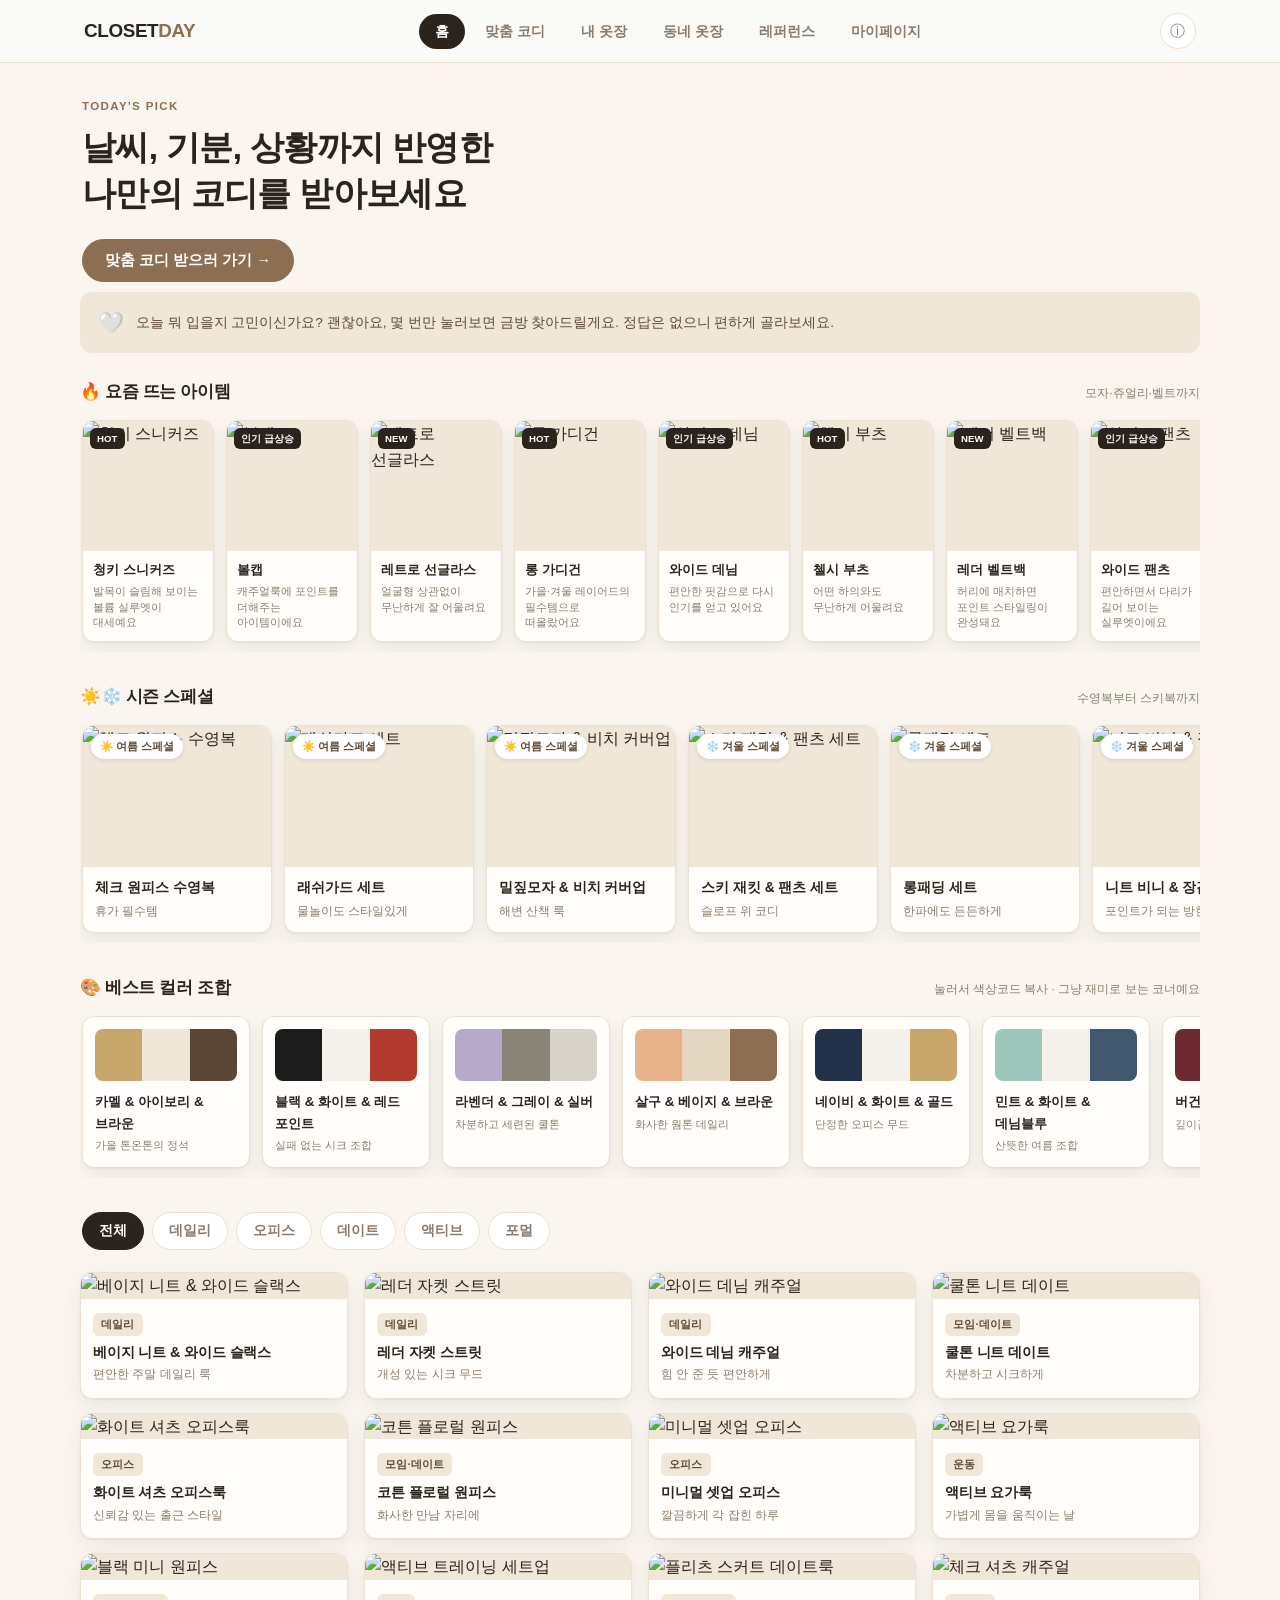
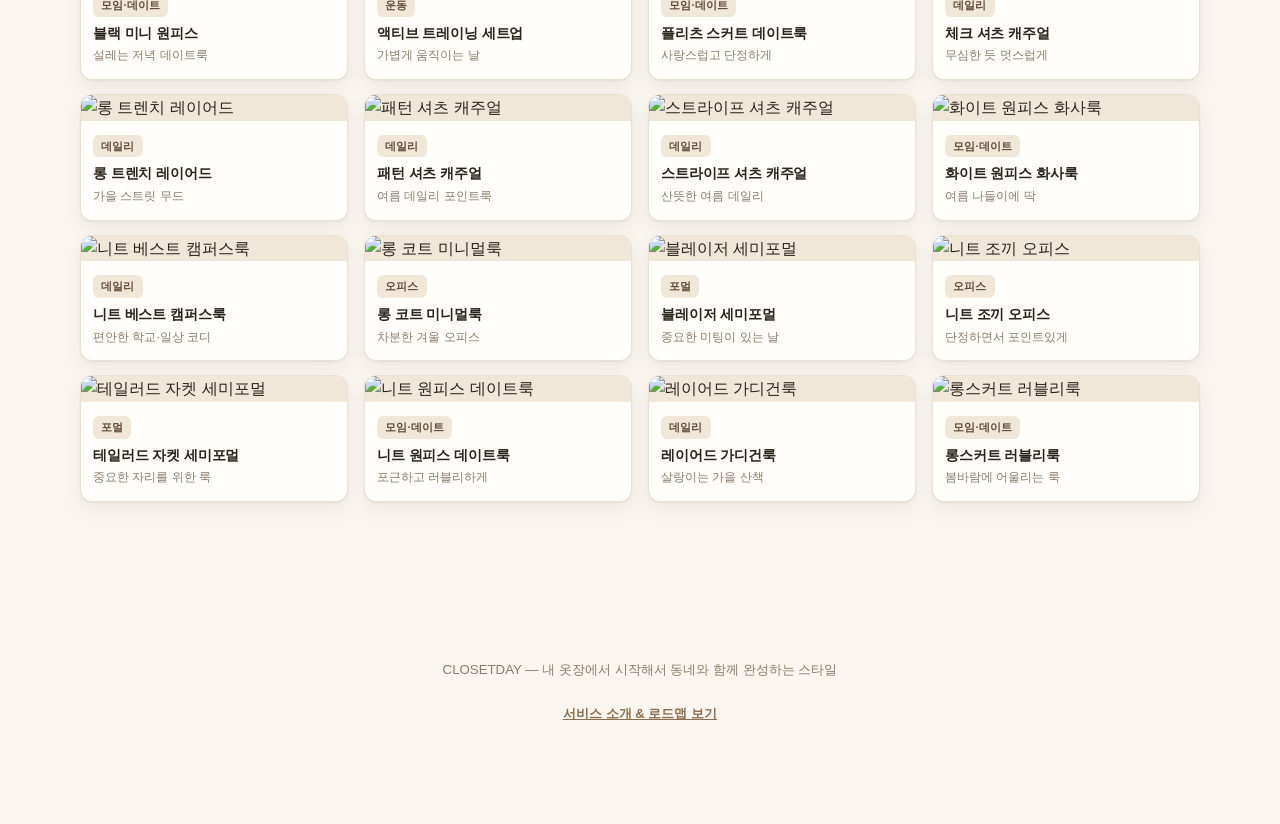
==== closet.html @ 2c0b35ba "Initial deploy: CLOSETDAY (Supabase-backed closet/coordi/market app) + LOOKCODI" ====
<!DOCTYPE html>
<html lang="ko">
<head>
<meta charset="UTF-8">
<meta name="viewport" content="width=device-width, initial-scale=1.0">
<title>CLOSETDAY 클로젯데이 | 날씨·기분·퍼스널컬러로 완성하는 오늘의 코디</title>
<meta name="description" content="내 옷을 등록해 디지털 옷장을 만들고, 날씨·상황·계절·기분·퍼스널컬러에 맞는 코디를 추천받고, 동네 이웃과 옷을 나누는 스타일 플랫폼">
<link rel="preconnect" href="https://fonts.googleapis.com">
<link rel="stylesheet" as="style" crossorigin href="https://cdn.jsdelivr.net/gh/orioncactus/pretendard@v1.3.9/dist/web/static/pretendard.css">
<link rel="stylesheet" href="closet-style.css">
</head>
<body>

<header class="app-header">
  <div class="app-header-inner">
    <a href="#" class="brand" data-nav="home">CLOSET<span class="brand-accent">DAY</span></a>
    <nav class="top-nav" id="top-nav">
      <button type="button" class="top-nav-link is-active" data-view="home">홈</button>
      <button type="button" class="top-nav-link" data-view="styling">맞춤 코디</button>
      <button type="button" class="top-nav-link" data-view="closet">내 옷장</button>
      <button type="button" class="top-nav-link" data-view="market">동네 옷장</button>
      <button type="button" class="top-nav-link" data-view="reference">레퍼런스</button>
      <button type="button" class="top-nav-link" data-view="mypage">마이페이지</button>
    </nav>
    <button type="button" id="about-open-btn" class="icon-btn" aria-label="서비스 소개">ⓘ</button>
  </div>
</header>

<p id="connection-status" class="connection-status" hidden></p>

<main class="app-main">

  <!-- ===================== HOME (trend feed) ===================== -->
  <section id="view-home" class="view is-active">
    <div class="home-hero">
      <p class="home-hero-kicker">Today's pick</p>
      <h1>날씨, 기분, 상황까지 반영한<br>나만의 코디를 받아보세요</h1>
      <button type="button" class="btn btn-primary btn-cta" data-nav="styling">맞춤 코디 받으러 가기 →</button>
    </div>

    <div class="reassure-banner">
      <span class="rb-emoji">🤍</span>
      <span>오늘 뭐 입을지 고민이신가요? 괜찮아요, 몇 번만 눌러보면 금방 찾아드릴게요. 정답은 없으니 편하게 골라보세요.</span>
    </div>

    <div class="trending-strip-wrap">
      <div class="trending-strip-head">
        <h3>🔥 요즘 뜨는 아이템</h3>
        <span>모자·쥬얼리·벨트까지</span>
      </div>
      <div class="trending-strip" id="trending-strip"></div>
    </div>

    <div class="seasonal-strip-wrap">
      <div class="seasonal-strip-head">
        <h3>☀️❄️ 시즌 스페셜</h3>
        <span>수영복부터 스키복까지</span>
      </div>
      <div class="seasonal-strip" id="seasonal-strip"></div>
    </div>

    <div class="palette-strip-wrap">
      <div class="palette-strip-head">
        <h3>🎨 베스트 컬러 조합</h3>
        <span>눌러서 색상코드 복사 · 그냥 재미로 보는 코너예요</span>
      </div>
      <div class="palette-strip" id="palette-strip"></div>
    </div>

    <div class="trend-filter-row" id="trend-filter-row">
      <button type="button" class="filter-chip is-active" data-tpo="전체">전체</button>
      <button type="button" class="filter-chip" data-tpo="데일리">데일리</button>
      <button type="button" class="filter-chip" data-tpo="오피스">오피스</button>
      <button type="button" class="filter-chip" data-tpo="모임·데이트">데이트</button>
      <button type="button" class="filter-chip" data-tpo="운동">액티브</button>
      <button type="button" class="filter-chip" data-tpo="포멀">포멀</button>
    </div>

    <div class="trend-masonry" id="trend-masonry"></div>
  </section>

  <!-- ===================== STYLING (core feature) ===================== -->
  <section id="view-styling" class="view">
    <div class="styling-head">
      <h2>오늘, 나에게 맞는 코디는?</h2>
      <p class="section-desc">날씨·상황·계절·기분·퍼스널컬러까지 반영해서 추천해드려요.</p>
    </div>

    <div class="styling-wizard">
      <div class="wizard-block">
        <div class="wizard-block-head">
          <h3>📍 오늘의 날씨</h3>
          <button type="button" id="weather-auto-btn" class="btn btn-outline btn-small">실시간 날씨로 설정</button>
        </div>
        <p id="weather-status" class="weather-status"></p>
        <div class="chip-row">
          <input type="radio" name="wizard-season" id="wizard-spring" value="봄" checked>
          <label for="wizard-spring" class="chip">봄</label>
          <input type="radio" name="wizard-season" id="wizard-summer" value="여름">
          <label for="wizard-summer" class="chip">여름</label>
          <input type="radio" name="wizard-season" id="wizard-fall" value="가을">
          <label for="wizard-fall" class="chip">가을</label>
          <input type="radio" name="wizard-season" id="wizard-winter" value="겨울">
          <label for="wizard-winter" class="chip">겨울</label>
        </div>
      </div>

      <div class="wizard-block">
        <h3>🧭 오늘의 상황</h3>
        <div class="chip-row">
          <input type="radio" name="wizard-tpo" id="wizard-tpo-daily" value="데일리" checked>
          <label for="wizard-tpo-daily" class="chip">데일리</label>
          <input type="radio" name="wizard-tpo" id="wizard-tpo-office" value="오피스">
          <label for="wizard-tpo-office" class="chip">오피스</label>
          <input type="radio" name="wizard-tpo" id="wizard-tpo-date" value="모임·데이트">
          <label for="wizard-tpo-date" class="chip">모임·데이트</label>
          <input type="radio" name="wizard-tpo" id="wizard-tpo-active" value="운동">
          <label for="wizard-tpo-active" class="chip">운동</label>
          <input type="radio" name="wizard-tpo" id="wizard-tpo-formal" value="포멀">
          <label for="wizard-tpo-formal" class="chip">포멀</label>
        </div>
      </div>

      <div class="wizard-block">
        <h3>🌤️ 오늘의 기분</h3>
        <div class="chip-row">
          <input type="radio" name="wizard-mood" id="wizard-mood-comfy" value="편안하게" checked>
          <label for="wizard-mood-comfy" class="chip">편안하게</label>
          <input type="radio" name="wizard-mood" id="wizard-mood-confident" value="자신감있게">
          <label for="wizard-mood-confident" class="chip">자신감있게</label>
          <input type="radio" name="wizard-mood" id="wizard-mood-lovely" value="러블리하게">
          <label for="wizard-mood-lovely" class="chip">러블리하게</label>
          <input type="radio" name="wizard-mood" id="wizard-mood-chic" value="시크하게">
          <label for="wizard-mood-chic" class="chip">시크하게</label>
          <input type="radio" name="wizard-mood" id="wizard-mood-bright" value="화사하게">
          <label for="wizard-mood-bright" class="chip">화사하게</label>
        </div>
      </div>

      <div class="wizard-block">
        <h3>🎨 퍼스널 컬러 <span class="optional-tag">(선택)</span></h3>
        <div class="chip-row">
          <input type="radio" name="wizard-pc" id="wizard-pc-none" value="" checked>
          <label for="wizard-pc-none" class="chip">아직 몰라요</label>
          <input type="radio" name="wizard-pc" id="wizard-pc-spring" value="봄 웜톤">
          <label for="wizard-pc-spring" class="chip">봄 웜톤</label>
          <input type="radio" name="wizard-pc" id="wizard-pc-summer" value="여름 쿨톤">
          <label for="wizard-pc-summer" class="chip">여름 쿨톤</label>
          <input type="radio" name="wizard-pc" id="wizard-pc-fall" value="가을 웜톤">
          <label for="wizard-pc-fall" class="chip">가을 웜톤</label>
          <input type="radio" name="wizard-pc" id="wizard-pc-winter" value="겨울 쿨톤">
          <label for="wizard-pc-winter" class="chip">겨울 쿨톤</label>
        </div>
      </div>

      <button type="button" id="generate-outfit-btn" class="btn btn-primary btn-large btn-block">나만의 코디 추천받기</button>
    </div>

    <div id="outfit-result" class="outfit-result"></div>
  </section>

  <!-- ===================== CLOSET ===================== -->
  <section id="view-closet" class="view">
    <div class="section-head-row">
      <h2>내 옷장</h2>
      <p class="section-desc">사진을 올리면 배경을 지우고 정리해드려요. 태그를 자세히 달수록 맞춤 코디 추천이 정확해져요.</p>
    </div>

    <div class="closet-layout">
      <div class="upload-panel">
        <label for="closet-file-input" class="upload-dropzone" id="upload-dropzone">
          <span class="upload-icon">＋</span>
          <span class="upload-text">옷 사진 올리기</span>
          <span class="upload-subtext">클릭해서 사진을 선택하세요</span>
        </label>
        <input type="file" id="closet-file-input" accept="image/*" hidden>

        <div class="upload-preview-wrap" id="upload-preview-wrap" hidden>
          <div class="preview-canvases">
            <div class="preview-box">
              <p class="preview-label">원본</p>
              <canvas id="canvas-original"></canvas>
            </div>
            <div class="preview-box checker-bg">
              <p class="preview-label">배경 제거 결과</p>
              <canvas id="canvas-result"></canvas>
            </div>
          </div>

          <div class="tolerance-row">
            <label for="tolerance-slider">제거 민감도</label>
            <input type="range" id="tolerance-slider" min="10" max="120" value="45">
            <span id="tolerance-value">45</span>
          </div>
          <p class="tolerance-hint">배경이 단색(벽·바닥)일수록 결과가 깔끔해요.</p>

          <form id="closet-meta-form" class="meta-form">
            <fieldset class="chip-group" data-field="category">
              <legend>카테고리</legend>
              <div class="chip-row">
                <input type="radio" name="closet-category" id="cat-top" value="상의" checked>
                <label for="cat-top" class="chip">상의</label>
                <input type="radio" name="closet-category" id="cat-bottom" value="하의">
                <label for="cat-bottom" class="chip">하의</label>
                <input type="radio" name="closet-category" id="cat-outer" value="아우터">
                <label for="cat-outer" class="chip">아우터</label>
                <input type="radio" name="closet-category" id="cat-shoes" value="신발">
                <label for="cat-shoes" class="chip">신발</label>
                <input type="radio" name="closet-category" id="cat-acc" value="액세서리">
                <label for="cat-acc" class="chip">액세서리</label>
              </div>
            </fieldset>

            <fieldset class="chip-group" data-field="season">
              <legend>어울리는 계절 <span class="optional-tag">(복수 선택)</span></legend>
              <div class="chip-row">
                <input type="checkbox" name="closet-season" id="season-spring" value="봄">
                <label for="season-spring" class="chip">봄</label>
                <input type="checkbox" name="closet-season" id="season-summer" value="여름">
                <label for="season-summer" class="chip">여름</label>
                <input type="checkbox" name="closet-season" id="season-fall" value="가을">
                <label for="season-fall" class="chip">가을</label>
                <input type="checkbox" name="closet-season" id="season-winter" value="겨울">
                <label for="season-winter" class="chip">겨울</label>
              </div>
            </fieldset>

            <fieldset class="chip-group" data-field="tpo">
              <legend>어울리는 상황 <span class="optional-tag">(복수 선택)</span></legend>
              <div class="chip-row">
                <input type="checkbox" name="closet-tpo" id="tpo-daily" value="데일리">
                <label for="tpo-daily" class="chip">데일리</label>
                <input type="checkbox" name="closet-tpo" id="tpo-office" value="오피스">
                <label for="tpo-office" class="chip">오피스</label>
                <input type="checkbox" name="closet-tpo" id="tpo-date" value="모임·데이트">
                <label for="tpo-date" class="chip">모임·데이트</label>
                <input type="checkbox" name="closet-tpo" id="tpo-active" value="운동">
                <label for="tpo-active" class="chip">운동</label>
                <input type="checkbox" name="closet-tpo" id="tpo-formal" value="포멀">
                <label for="tpo-formal" class="chip">포멀</label>
              </div>
            </fieldset>

            <fieldset class="chip-group" data-field="mood">
              <legend>어울리는 기분 <span class="optional-tag">(복수 선택)</span></legend>
              <div class="chip-row">
                <input type="checkbox" name="closet-mood" id="mood-comfy" value="편안하게">
                <label for="mood-comfy" class="chip">편안하게</label>
                <input type="checkbox" name="closet-mood" id="mood-confident" value="자신감있게">
                <label for="mood-confident" class="chip">자신감있게</label>
                <input type="checkbox" name="closet-mood" id="mood-lovely" value="러블리하게">
                <label for="mood-lovely" class="chip">러블리하게</label>
                <input type="checkbox" name="closet-mood" id="mood-chic" value="시크하게">
                <label for="mood-chic" class="chip">시크하게</label>
                <input type="checkbox" name="closet-mood" id="mood-bright" value="화사하게">
                <label for="mood-bright" class="chip">화사하게</label>
              </div>
            </fieldset>

            <fieldset class="chip-group" data-field="personalcolor">
              <legend>어울리는 퍼스널 컬러 <span class="optional-tag">(선택)</span></legend>
              <div class="chip-row">
                <input type="radio" name="closet-pc" id="pc-none" value="" checked>
                <label for="pc-none" class="chip">상관없음</label>
                <input type="radio" name="closet-pc" id="pc-spring" value="봄 웜톤">
                <label for="pc-spring" class="chip">봄 웜톤</label>
                <input type="radio" name="closet-pc" id="pc-summer" value="여름 쿨톤">
                <label for="pc-summer" class="chip">여름 쿨톤</label>
                <input type="radio" name="closet-pc" id="pc-fall" value="가을 웜톤">
                <label for="pc-fall" class="chip">가을 웜톤</label>
                <input type="radio" name="closet-pc" id="pc-winter" value="겨울 쿨톤">
                <label for="pc-winter" class="chip">겨울 쿨톤</label>
              </div>
            </fieldset>

            <div class="meta-form-actions">
              <button type="button" id="closet-reset-btn" class="btn btn-outline btn-small">다시 올리기</button>
              <button type="submit" class="btn btn-primary btn-small">옷장에 추가하기</button>
            </div>
          </form>
        </div>
      </div>

      <div class="gallery-panel">
        <div class="category-tabs" id="category-tabs">
          <button type="button" class="filter-chip is-active" data-cat="전체">전체</button>
          <button type="button" class="filter-chip" data-cat="상의">상의</button>
          <button type="button" class="filter-chip" data-cat="하의">하의</button>
          <button type="button" class="filter-chip" data-cat="아우터">아우터</button>
          <button type="button" class="filter-chip" data-cat="신발">신발</button>
          <button type="button" class="filter-chip" data-cat="액세서리">액세서리</button>
        </div>
        <div id="closet-gallery" class="closet-grid"></div>
        <p id="closet-empty" class="empty-msg">아직 등록된 옷이 없어요. 왼쪽에서 사진을 올려 첫 옷을 등록해보세요 🧺</p>
      </div>
    </div>
  </section>

  <!-- ===================== MARKET ===================== -->
  <section id="view-market" class="view">
    <div class="section-head-row">
      <h2>우리 동네 옷장</h2>
      <p class="section-desc">당장 필요한 옷을 동네에서 저렴하게 사고, 안 입는 옷은 교환하거나 나눠요.</p>
    </div>

    <div class="market-layout">
      <form id="market-form" class="meta-form market-form">
        <h3 class="form-title">옷 등록하기</h3>

        <label class="field-label" for="market-title">제목</label>
        <input type="text" id="market-title" placeholder="예: 딱 한 번 입은 트렌치코트" required maxlength="40">

        <fieldset class="chip-group">
          <legend>카테고리</legend>
          <div class="chip-row">
            <input type="radio" name="market-category" id="m-cat-top" value="상의" checked>
            <label for="m-cat-top" class="chip">상의</label>
            <input type="radio" name="market-category" id="m-cat-bottom" value="하의">
            <label for="m-cat-bottom" class="chip">하의</label>
            <input type="radio" name="market-category" id="m-cat-outer" value="아우터">
            <label for="m-cat-outer" class="chip">아우터</label>
            <input type="radio" name="market-category" id="m-cat-shoes" value="신발">
            <label for="m-cat-shoes" class="chip">신발</label>
            <input type="radio" name="market-category" id="m-cat-etc" value="기타">
            <label for="m-cat-etc" class="chip">기타</label>
          </div>
        </fieldset>

        <fieldset class="chip-group">
          <legend>거래 방식</legend>
          <div class="chip-row">
            <input type="radio" name="market-dealtype" id="deal-sale" value="판매" checked>
            <label for="deal-sale" class="chip">판매</label>
            <input type="radio" name="market-dealtype" id="deal-exchange" value="교환">
            <label for="deal-exchange" class="chip">교환</label>
            <input type="radio" name="market-dealtype" id="deal-free" value="나눔">
            <label for="deal-free" class="chip">나눔</label>
          </div>
        </fieldset>

        <div class="price-row" id="price-row">
          <label for="market-price">가격 (원)</label>
          <input type="number" id="market-price" min="0" step="1000" placeholder="예: 15000">
        </div>

        <fieldset class="chip-group">
          <legend>상태</legend>
          <div class="chip-row">
            <input type="radio" name="market-condition" id="cond-new" value="새 상품" checked>
            <label for="cond-new" class="chip">새 상품</label>
            <input type="radio" name="market-condition" id="cond-like" value="거의 새 것">
            <label for="cond-like" class="chip">거의 새 것</label>
            <input type="radio" name="market-condition" id="cond-used" value="사용감 있음">
            <label for="cond-used" class="chip">사용감 있음</label>
          </div>
        </fieldset>

        <label class="field-label" for="market-location">동네</label>
        <input type="text" id="market-location" placeholder="예: 역삼동" required maxlength="20">

        <label class="field-label" for="market-desc">설명</label>
        <textarea id="market-desc" rows="3" placeholder="사이즈, 구매 시기, 상태 등을 솔직하게 알려주세요"></textarea>

        <label class="urgent-check">
          <input type="checkbox" id="market-urgent">
          🔥 내일 당장 필요해요 / 급하게 처분할게요
        </label>

        <label for="market-file-input" class="upload-dropzone upload-dropzone-small">
          <span class="upload-icon">＋</span>
          <span class="upload-text">사진 첨부 (선택)</span>
        </label>
        <input type="file" id="market-file-input" accept="image/*" hidden>
        <p id="market-photo-status" class="weather-status"></p>

        <button type="submit" class="btn btn-primary btn-block">동네 옷장에 올리기</button>
      </form>

      <div class="market-list-panel">
        <div class="market-filters">
          <div class="chip-row" id="deal-filter-row">
            <button type="button" class="filter-chip is-active" data-deal="전체">전체</button>
            <button type="button" class="filter-chip" data-deal="판매">판매</button>
            <button type="button" class="filter-chip" data-deal="교환">교환</button>
            <button type="button" class="filter-chip" data-deal="나눔">나눔</button>
          </div>
          <div class="filter-inline-row">
            <input type="text" id="location-filter" placeholder="동네로 검색 (예: 역삼동)">
            <label class="urgent-check urgent-check-inline">
              <input type="checkbox" id="urgent-filter">
              🔥 급한 물건만
            </label>
          </div>
        </div>
        <div id="market-grid" class="market-grid"></div>
        <p id="market-empty" class="empty-msg">조건에 맞는 옷이 아직 없어요.</p>
      </div>
    </div>
  </section>

  <!-- ===================== REFERENCE (style community) ===================== -->
  <section id="view-reference" class="view">
    <div class="section-head-row">
      <h2>스타일 레퍼런스</h2>
      <p class="section-desc">인스타그램·유튜브·틱톡에서 본 코디 영상을 링크로 공유하고, 코디 레퍼런스로 함께 모아봐요.</p>
    </div>

    <div class="market-layout">
      <form id="reference-form" class="meta-form">
        <h3 class="form-title">레퍼런스 등록하기</h3>

        <label class="field-label" for="reference-url">영상 링크</label>
        <input type="url" id="reference-url" placeholder="예: https://www.instagram.com/reel/..." required>

        <label class="field-label" for="reference-title">제목</label>
        <input type="text" id="reference-title" placeholder="예: 가을 데일리룩 3가지 조합" required maxlength="60">

        <label class="field-label" for="reference-creator">크리에이터 <span class="optional-tag">(선택)</span></label>
        <input type="text" id="reference-creator" placeholder="예: @style_creator" maxlength="40">

        <label class="field-label" for="reference-tags">태그 <span class="optional-tag">(쉼표로 구분, 선택)</span></label>
        <input type="text" id="reference-tags" placeholder="예: 데일리, 가을, 오피스룩" maxlength="60">

        <button type="submit" class="btn btn-primary btn-block">레퍼런스 올리기</button>
      </form>

      <div class="market-list-panel">
        <div id="reference-grid" class="reference-grid"></div>
        <p id="reference-empty" class="empty-msg">아직 올라온 레퍼런스가 없어요. 마음에 들었던 코디 영상을 처음으로 공유해보세요 🎬</p>
      </div>
    </div>
  </section>

  <!-- ===================== MYPAGE (profile) ===================== -->
  <section id="view-mypage" class="view">
    <div class="section-head-row">
      <h2>마이페이지</h2>
      <p class="section-desc">키·몸무게·나이·체형을 알려주시면 더 잘 맞는 핏과 스타일로 추천해드려요. 다 채우지 않아도 괜찮아요.</p>
    </div>

    <form id="profile-form" class="meta-form" style="max-width:520px;">
      <div class="profile-grid-row">
        <div>
          <label class="field-label" for="profile-height">키 (cm)</label>
          <input type="number" id="profile-height" min="120" max="210" placeholder="예: 165">
        </div>
        <div>
          <label class="field-label" for="profile-weight">몸무게 (kg)</label>
          <input type="number" id="profile-weight" min="30" max="180" placeholder="예: 58">
        </div>
        <div>
          <label class="field-label" for="profile-age">나이</label>
          <input type="number" id="profile-age" min="10" max="100" placeholder="예: 28">
        </div>
      </div>

      <fieldset class="chip-group">
        <legend>성별 <span class="optional-tag">(선택)</span></legend>
        <div class="chip-row">
          <input type="radio" name="profile-gender" id="pg-none" value="" checked>
          <label for="pg-none" class="chip">선택 안 함</label>
          <input type="radio" name="profile-gender" id="pg-female" value="여성">
          <label for="pg-female" class="chip">여성</label>
          <input type="radio" name="profile-gender" id="pg-male" value="남성">
          <label for="pg-male" class="chip">남성</label>
        </div>
      </fieldset>

      <fieldset class="chip-group">
        <legend>체형 <span class="optional-tag">(선택, 알고 계신 만큼만)</span></legend>
        <div class="chip-row">
          <input type="radio" name="profile-bodytype" id="pb-none" value="" checked>
          <label for="pb-none" class="chip">선택 안 함</label>
          <input type="radio" name="profile-bodytype" id="pb-hourglass" value="모래시계형">
          <label for="pb-hourglass" class="chip" title="어깨와 골반 너비가 비슷하고 허리가 잘록한 편">모래시계형</label>
          <input type="radio" name="profile-bodytype" id="pb-rectangle" value="직사각형">
          <label for="pb-rectangle" class="chip" title="어깨·허리·골반 너비가 비슷하고 굴곡이 적은 편">직사각형</label>
          <input type="radio" name="profile-bodytype" id="pb-invtriangle" value="역삼각형">
          <label for="pb-invtriangle" class="chip" title="어깨가 골반보다 넓은 편">역삼각형</label>
          <input type="radio" name="profile-bodytype" id="pb-triangle" value="삼각형">
          <label for="pb-triangle" class="chip" title="골반이 어깨보다 넓은 편">삼각형</label>
          <input type="radio" name="profile-bodytype" id="pb-round" value="둥근형">
          <label for="pb-round" class="chip" title="허리·배 주변에 볼륨이 있는 편">둥근형</label>
        </div>
      </fieldset>

      <fieldset class="chip-group">
        <legend>퍼스널 컬러 <span class="optional-tag">(선택)</span></legend>
        <div class="chip-row">
          <input type="radio" name="profile-pc" id="ppc-none" value="" checked>
          <label for="ppc-none" class="chip">아직 몰라요</label>
          <input type="radio" name="profile-pc" id="ppc-spring" value="봄 웜톤">
          <label for="ppc-spring" class="chip">봄 웜톤</label>
          <input type="radio" name="profile-pc" id="ppc-summer" value="여름 쿨톤">
          <label for="ppc-summer" class="chip">여름 쿨톤</label>
          <input type="radio" name="profile-pc" id="ppc-fall" value="가을 웜톤">
          <label for="ppc-fall" class="chip">가을 웜톤</label>
          <input type="radio" name="profile-pc" id="ppc-winter" value="겨울 쿨톤">
          <label for="ppc-winter" class="chip">겨울 쿨톤</label>
        </div>
      </fieldset>

      <button type="submit" class="btn btn-primary btn-block">프로필 저장하기</button>
    </form>

    <div id="profile-summary" class="profile-summary-card" hidden></div>
  </section>

</main>

<nav class="bottom-tab-bar" id="bottom-tab-bar">
  <button type="button" class="bottom-tab is-active" data-view="home"><span>🏠</span>홈</button>
  <button type="button" class="bottom-tab" data-view="styling"><span>✨</span>맞춤코디</button>
  <button type="button" class="bottom-tab" data-view="closet"><span>👕</span>내옷장</button>
  <button type="button" class="bottom-tab" data-view="market"><span>📍</span>동네옷장</button>
  <button type="button" class="bottom-tab" data-view="reference"><span>🎬</span>레퍼런스</button>
  <button type="button" class="bottom-tab" data-view="mypage"><span>🙂</span>마이</button>
</nav>

<!-- 룩 상세보기 모달 -->
<div id="quickview-modal" class="modal-overlay" hidden>
  <div class="modal-box">
    <button type="button" class="modal-close" id="quickview-close-btn" aria-label="닫기">✕</button>
    <div id="quickview-body"></div>
  </div>
</div>

<!-- AI 코디 착용 이미지 모달 -->
<div id="tryon-modal" class="modal-overlay" hidden>
  <div class="modal-box">
    <button type="button" class="modal-close" id="tryon-close-btn" aria-label="닫기">✕</button>
    <div id="tryon-body"></div>
  </div>
</div>

<!-- 서비스 소개 모달 -->
<div id="about-modal" class="modal-overlay" hidden>
  <div class="modal-box modal-box-wide">
    <button type="button" class="modal-close" id="about-close-btn" aria-label="닫기">✕</button>
    <h2 class="about-title">CLOSETDAY 소개</h2>
    <p class="about-sub">내 옷장에서 시작해서 동네와 함께 완성하는 스타일 플랫폼이에요.</p>

    <h3 class="about-section-title">실행 로드맵</h3>
    <div class="roadmap-timeline">
      <div class="timeline-card">
        <p class="roadmap-num">01</p>
        <h4>기획 타임박싱</h4>
        <p>하루 1시간 단위로 기획을 쪼개서 진행해요. 지치지 않고 속도를 낼 수 있어요.</p>
      </div>
      <div class="timeline-card">
        <p class="roadmap-num">02</p>
        <h4>MVP로 가설 검증하기</h4>
        <p>핵심 가설(옷을 찍어 올릴까? 동네에서 나눌까?) 하나부터 빠르게 검증해요.</p>
      </div>
      <div class="timeline-card">
        <p class="roadmap-num">03</p>
        <h4>마켓플레이스 뼈대 구축</h4>
        <p>수요자와 공급자를 매끄럽게 연결할 신뢰·거래 정책을 먼저 세워요.</p>
      </div>
      <div class="timeline-card">
        <p class="roadmap-num">04</p>
        <h4>커뮤니티 가이드라인</h4>
        <p>사람의 행동에는 합당한 이유가 있다는 관점을 가이드라인에 녹여요.</p>
      </div>
    </div>

    <h3 class="about-section-title">커뮤니티 가이드라인</h3>
    <div class="guideline-grid">
      <div class="guideline-card"><span class="guideline-icon">🪞</span><h4>있는 그대로, 솔직하게</h4><p>옷의 상태를 솔직하게 알려주세요.</p></div>
      <div class="guideline-card"><span class="guideline-icon">⏰</span><h4>약속은 가볍게, 존중은 무겁게</h4><p>급한 사정은 먼저 알려주면 충분해요.</p></div>
      <div class="guideline-card"><span class="guideline-icon">💬</span><h4>가격보다 이야기</h4><p>다들 그럴 만한 사정이 있어요.</p></div>
      <div class="guideline-card"><span class="guideline-icon">🔁</span><h4>나눔은 다시 흘려보내기</h4><p>받은 마음을 다음 사람에게 전해주세요.</p></div>
      <div class="guideline-card"><span class="guideline-icon">📍</span><h4>안전한 직거래</h4><p>사람이 많은 공공장소에서 만나요.</p></div>
      <div class="guideline-card"><span class="guideline-icon">🌱</span><h4>선한 의도를 먼저 믿기</h4><p>조금 더 너그러운 마음으로 대화해주세요.</p></div>
    </div>

    <p class="about-footnote">이 페이지는 Supabase에 연결된 프로토타입이에요. 내 옷장은 비공개(익명 로그인 기준), 동네 옷장은 공개 게시판이에요. 배경 제거는 간이 알고리즘이라 실제 제품에서는 전용 API 연동을 권장해요. 코디 트렌드 추천이 궁금하다면 <a href="index.html">LOOKCODI</a>도 만나보세요.</p>
  </div>
</div>

<footer class="app-footer">
  <p>CLOSETDAY — 내 옷장에서 시작해서 동네와 함께 완성하는 스타일</p>
  <button type="button" class="footer-link" id="about-open-btn-2">서비스 소개 &amp; 로드맵 보기</button>
</footer>

<script src="https://unpkg.com/@supabase/supabase-js@2" defer></script>
<script src="closet-config.js" defer></script>
<script src="closet-script.js" defer></script>
</body>
</html>
---- closet-style.css ----
/* ===== Design tokens — clean commerce-app look ===== */
:root {
  --color-bg: #FAF6EF;
  --color-surface: #FFFEFB;
  --color-text: #2B241D;
  --color-text-soft: #8A7C6C;
  --color-text-faint: #B7A996;
  --color-accent: #8C6F52;
  --color-accent-dark: #5E4A36;
  --color-accent-soft: #F1E7D9;
  --color-line: #EAE1D2;
  --color-danger: #D0452B;
  --color-danger-soft: #FBE7E1;
  --font-sans: 'Pretendard', -apple-system, BlinkMacSystemFont, 'Apple SD Gothic Neo', sans-serif;
  --radius-sm: 8px;
  --radius-md: 12px;
  --radius-lg: 18px;
  --radius-pill: 999px;
  --shadow-card: 0 1px 2px rgba(16, 24, 20, 0.05), 0 8px 20px rgba(16, 24, 20, 0.06);
  --shadow-card-hover: 0 2px 4px rgba(16, 24, 20, 0.06), 0 16px 32px rgba(16, 24, 20, 0.10);
  --max-width: 1160px;
}

* { box-sizing: border-box; }
html { scroll-behavior: smooth; }

body {
  margin: 0;
  background: var(--color-bg);
  color: var(--color-text);
  font-family: var(--font-sans);
  line-height: 1.6;
  -webkit-font-smoothing: antialiased;
  word-break: keep-all;
}

a { color: inherit; text-decoration: none; }
h1, h2, h3, h4 { margin: 0; font-weight: 800; letter-spacing: -0.02em; }
button { font-family: var(--font-sans); }

/* ===== Header / nav ===== */
.app-header {
  position: sticky;
  top: 0;
  z-index: 100;
  background: rgba(250, 250, 248, 0.92);
  backdrop-filter: blur(10px);
  border-bottom: 1px solid var(--color-line);
}
.app-header-inner {
  max-width: var(--max-width);
  margin: 0 auto;
  padding: 13px 24px;
  display: flex;
  align-items: center;
  gap: 16px;
}
.brand { font-weight: 800; font-size: 1.18rem; letter-spacing: -0.02em; color: var(--color-text); flex-shrink: 0; }
.brand-accent { color: var(--color-accent); }

.top-nav { display: flex; gap: 4px; margin: 0 auto; overflow-x: auto; scrollbar-width: none; max-width: 100%; }
.top-nav::-webkit-scrollbar { display: none; }
.top-nav-link {
  padding: 8px 16px;
  border-radius: var(--radius-pill);
  font-weight: 700;
  font-size: 0.9rem;
  color: var(--color-text-soft);
  background: none;
  border: none;
  cursor: pointer;
  transition: all 0.15s ease;
  white-space: nowrap;
}
.top-nav-link:hover { background: var(--color-accent-soft); color: var(--color-text); }
.top-nav-link.is-active { background: var(--color-text); color: #fff; }

.icon-btn {
  width: 36px; height: 36px;
  border-radius: 50%;
  border: 1px solid var(--color-line);
  background: #fff;
  display: flex; align-items: center; justify-content: center;
  cursor: pointer;
  font-size: 0.95rem;
  color: var(--color-text-soft);
  flex-shrink: 0;
  transition: all 0.15s ease;
}
.icon-btn:hover { border-color: var(--color-accent); color: var(--color-accent); }

.connection-status {
  max-width: 640px;
  margin: 16px auto 0;
  text-align: center;
  font-size: 0.85rem;
  padding: 12px 20px;
  border-radius: var(--radius-md);
  background: var(--color-danger-soft);
  color: var(--color-danger);
}
.connection-status[hidden] { display: none; }

/* ===== View switching ===== */
.app-main { max-width: var(--max-width); margin: 0 auto; padding: 4px 20px 90px; }
.view { display: none; }
.view.is-active { display: block; animation: view-in 0.25s ease; }
@keyframes view-in { from { opacity: 0; transform: translateY(6px); } to { opacity: 1; transform: translateY(0); } }

.section-head-row { margin: 26px 0 20px; }
.section-head-row h2 { font-size: 1.4rem; }
.section-desc { color: var(--color-text-soft); font-size: 0.9rem; margin-top: 6px; }

/* ===== Buttons ===== */
.btn {
  display: inline-flex;
  align-items: center;
  justify-content: center;
  border: 1px solid var(--color-text);
  border-radius: var(--radius-sm);
  padding: 11px 22px;
  font-size: 0.92rem;
  font-weight: 700;
  cursor: pointer;
  transition: all 0.18s ease;
}
.btn-primary { background: var(--color-text); color: #fff; border-color: var(--color-text); }
.btn-primary:hover { background: var(--color-accent-dark); border-color: var(--color-accent-dark); transform: translateY(-1px); }
.btn-large { padding: 14px 26px; font-size: 0.98rem; }
.btn-small { padding: 7px 15px; font-size: 0.8rem; border-radius: var(--radius-sm); }
.btn-outline { background: #fff; color: var(--color-text); border-color: var(--color-line); }
.btn-outline:hover { border-color: var(--color-accent); color: var(--color-accent); }
.btn-block { width: 100%; }
.btn:disabled { opacity: 0.45; cursor: not-allowed; }
.btn-cta { border-radius: var(--radius-pill); background: var(--color-accent); border-color: var(--color-accent); }
.btn-cta:hover { background: var(--color-accent-dark); border-color: var(--color-accent-dark); }

.empty-msg { color: var(--color-text-soft); font-size: 0.88rem; text-align: center; padding: 30px 10px; }
.empty-msg[hidden] { display: none; }

/* ===== Filter chips (shared: trend / category / deal) ===== */
.trend-filter-row, .filter-inline-row, .category-tabs, #deal-filter-row {
  display: flex; flex-wrap: wrap; gap: 8px;
}
.trend-filter-row { overflow-x: auto; padding: 2px 2px 4px; margin-bottom: 18px; flex-wrap: nowrap; scrollbar-width: none; }
.trend-filter-row::-webkit-scrollbar { display: none; }
.category-tabs { margin-bottom: 18px; }

.filter-chip {
  flex: 0 0 auto;
  border: 1px solid var(--color-line);
  background: #fff;
  color: var(--color-text-soft);
  border-radius: var(--radius-pill);
  padding: 9px 16px;
  font-size: 0.85rem;
  font-weight: 700;
  cursor: pointer;
  white-space: nowrap;
  transition: all 0.15s ease;
}
.filter-chip:hover { border-color: var(--color-accent); color: var(--color-text); }
.filter-chip.is-active { background: var(--color-text); border-color: var(--color-text); color: #fff; }

/* ===== chip-group form control (radio/checkbox pills) ===== */
.chip-group { border: none; padding: 0; margin: 0; }
.chip-group legend { font-weight: 700; font-size: 0.88rem; margin-bottom: 10px; padding: 0; }
.chip-row { display: flex; flex-wrap: wrap; gap: 8px; }
.chip-group input[type="radio"],
.chip-group input[type="checkbox"] { position: absolute; opacity: 0; width: 0; height: 0; }
.chip {
  display: inline-flex;
  align-items: center;
  padding: 9px 16px;
  border: 1px solid var(--color-line);
  border-radius: var(--radius-pill);
  font-size: 0.85rem;
  color: var(--color-text-soft);
  cursor: pointer;
  background: #fff;
  transition: all 0.15s ease;
  user-select: none;
  font-weight: 600;
}
.chip:hover { border-color: var(--color-accent); color: var(--color-text); }
.chip-group input:checked + .chip { background: var(--color-accent); border-color: var(--color-accent); color: #fff; }
.chip-group input:focus-visible + .chip { outline: 2px solid var(--color-accent); outline-offset: 2px; }
.optional-tag { font-weight: 400; color: var(--color-text-faint); font-size: 0.8em; }

/* ===== Home / trend feed ===== */
.home-hero { padding: 30px 2px 6px; }
.home-hero-kicker {
  font-size: 0.72rem; font-weight: 800; letter-spacing: 0.12em; text-transform: uppercase;
  color: var(--color-accent); margin: 0 0 10px;
}
.home-hero h1 { font-size: clamp(1.4rem, 3.4vw, 2.1rem); line-height: 1.36; margin: 0 0 22px; }

.reassure-banner {
  display: flex; align-items: center; gap: 12px;
  background: var(--color-accent-soft); border-radius: var(--radius-md);
  padding: 14px 18px; margin: 4px 0 26px; font-size: 0.85rem; color: var(--color-accent-dark);
}
.reassure-banner .rb-emoji { font-size: 1.3rem; flex-shrink: 0; }

.trending-strip-wrap { margin: 4px 0 32px; }
.trending-strip-head { display: flex; align-items: baseline; justify-content: space-between; margin-bottom: 12px; gap: 10px; }
.trending-strip-head h3 { font-size: 1.05rem; }
.trending-strip-head span { font-size: 0.76rem; color: var(--color-text-soft); white-space: nowrap; }
.trending-strip { display: flex; gap: 12px; overflow-x: auto; padding: 2px 2px 10px; scrollbar-width: none; }
.trending-strip::-webkit-scrollbar { display: none; }
.trending-item-card {
  flex: 0 0 auto; width: 132px; background: var(--color-surface); border: 1px solid var(--color-line);
  border-radius: var(--radius-md); overflow: hidden; box-shadow: var(--shadow-card);
  text-decoration: none; color: inherit; display: block; cursor: pointer;
  transition: transform 0.2s ease, box-shadow 0.2s ease;
}
.trending-item-card:hover { transform: translateY(-3px); box-shadow: var(--shadow-card-hover); }
.trending-item-thumb { aspect-ratio: 1 / 1; position: relative; overflow: hidden; background: var(--color-accent-soft); }
.trending-item-thumb img { width: 100%; height: 100%; object-fit: cover; display: block; }
.trending-item-badge {
  position: absolute; top: 7px; left: 7px; font-size: 0.6rem; font-weight: 800;
  padding: 3px 7px; border-radius: 6px; background: var(--color-text); color: #fff; letter-spacing: 0.01em;
}
.trending-item-body { padding: 9px 10px 11px; }
.trending-item-body h5 { font-size: 0.8rem; font-weight: 700; margin: 0 0 4px; }
.trending-item-body p { font-size: 0.68rem; color: var(--color-text-soft); margin: 0; line-height: 1.4; }

.seasonal-strip-wrap { margin: 4px 0 32px; }
.seasonal-strip-head { display: flex; align-items: baseline; justify-content: space-between; margin-bottom: 12px; gap: 10px; }
.seasonal-strip-head h3 { font-size: 1.05rem; }
.seasonal-strip-head span { font-size: 0.76rem; color: var(--color-text-soft); white-space: nowrap; }
.seasonal-strip { display: flex; gap: 12px; overflow-x: auto; padding: 2px 2px 10px; scrollbar-width: none; }
.seasonal-strip::-webkit-scrollbar { display: none; }
.seasonal-card {
  flex: 0 0 auto; width: 190px; background: var(--color-surface); border: 1px solid var(--color-line);
  border-radius: var(--radius-md); overflow: hidden; box-shadow: var(--shadow-card); cursor: pointer;
  transition: transform 0.2s ease, box-shadow 0.2s ease;
}
.seasonal-card:hover { transform: translateY(-3px); box-shadow: var(--shadow-card-hover); }
.seasonal-card-thumb { aspect-ratio: 4 / 3; position: relative; overflow: hidden; background: var(--color-accent-soft); }
.seasonal-card-thumb img { width: 100%; height: 100%; object-fit: cover; display: block; }
.seasonal-card-badge {
  position: absolute; top: 8px; left: 8px; font-size: 0.66rem; font-weight: 800;
  padding: 4px 9px; border-radius: var(--radius-pill); background: #fff; color: var(--color-accent-dark);
  box-shadow: 0 1px 4px rgba(0,0,0,0.12);
}
.seasonal-card-body { padding: 10px 12px 12px; }
.seasonal-card-body h5 { font-size: 0.86rem; font-weight: 700; margin: 0 0 3px; }
.seasonal-card-body p { font-size: 0.72rem; color: var(--color-text-soft); margin: 0; }

.palette-strip-wrap { margin: 4px 0 32px; }
.palette-strip-head { display: flex; align-items: baseline; justify-content: space-between; margin-bottom: 12px; gap: 10px; }
.palette-strip-head h3 { font-size: 1.05rem; }
.palette-strip-head span { font-size: 0.74rem; color: var(--color-text-soft); white-space: nowrap; }
.palette-strip { display: flex; gap: 12px; overflow-x: auto; padding: 2px 2px 10px; scrollbar-width: none; }
.palette-strip::-webkit-scrollbar { display: none; }
.palette-card {
  flex: 0 0 auto; width: 168px; background: var(--color-surface); border: 1px solid var(--color-line);
  border-radius: var(--radius-md); overflow: hidden; box-shadow: var(--shadow-card); padding: 12px;
}
.palette-swatch-row { display: flex; border-radius: var(--radius-sm); overflow: hidden; height: 52px; margin-bottom: 10px; }
.palette-swatch-row button {
  flex: 1; border: none; cursor: pointer; padding: 0; position: relative;
  transition: transform 0.15s ease;
}
.palette-swatch-row button:hover { transform: scaleY(1.08); }
.palette-swatch-row button:active::after {
  content: '복사됨 ✓'; position: absolute; inset: 0; display: flex; align-items: center; justify-content: center;
  background: rgba(0,0,0,0.55); color: #fff; font-size: 0.62rem; font-weight: 700;
}
.palette-card h5 { font-size: 0.84rem; font-weight: 700; margin: 0 0 3px; }
.palette-card p { font-size: 0.7rem; color: var(--color-text-soft); margin: 0; }

.trend-masonry { column-count: 2; column-gap: 12px; }
@media (min-width: 640px) { .trend-masonry { column-count: 3; column-gap: 16px; } }
@media (min-width: 980px) { .trend-masonry { column-count: 4; } }

.trend-card {
  break-inside: avoid;
  margin-bottom: 14px;
  border-radius: var(--radius-md);
  overflow: hidden;
  background: var(--color-surface);
  box-shadow: var(--shadow-card);
  cursor: pointer;
  transition: transform 0.2s ease, box-shadow 0.2s ease;
  border: 1px solid var(--color-line);
}
.trend-card:hover { transform: translateY(-3px); box-shadow: var(--shadow-card-hover); }
.trend-card img { width: 100%; display: block; object-fit: cover; background: var(--color-accent-soft); }
.trend-card-body { padding: 11px 12px 13px; }
.trend-card-tag {
  display: inline-block; font-size: 0.66rem; font-weight: 800; letter-spacing: 0.02em;
  color: var(--color-accent-dark); background: var(--color-accent-soft);
  padding: 3px 8px; border-radius: 6px; margin-bottom: 7px;
}
.trend-card h4 { font-size: 0.9rem; font-weight: 700; margin: 0 0 3px; line-height: 1.35; letter-spacing: -0.01em; }
.trend-card p { font-size: 0.77rem; color: var(--color-text-soft); margin: 0; }

/* ===== Styling wizard (core feature) ===== */
.styling-head { margin: 24px 0 20px; }
.styling-head h2 { font-size: 1.45rem; }
.styling-head .section-desc { margin-top: 8px; }

.styling-wizard {
  background: var(--color-surface);
  border: 1px solid var(--color-line);
  border-radius: var(--radius-lg);
  padding: 24px clamp(16px, 4vw, 32px);
  display: flex;
  flex-direction: column;
  gap: 22px;
  box-shadow: var(--shadow-card);
}
.wizard-block { padding-bottom: 20px; border-bottom: 1px solid var(--color-line); }
.wizard-block:last-of-type { border-bottom: none; padding-bottom: 0; }
.wizard-block h3 { font-size: 0.92rem; font-weight: 700; margin: 0 0 12px; }
.wizard-block-head { display: flex; align-items: center; justify-content: space-between; gap: 10px; flex-wrap: wrap; margin-bottom: 12px; }
.wizard-block-head h3 { margin: 0; }
.weather-status { margin: 0 0 12px; font-size: 0.82rem; color: var(--color-text-soft); }
.weather-status:empty { display: none; }

.outfit-result { margin-top: 24px; }
.outfit-hint-card {
  max-width: 560px; margin: 0 auto; text-align: center;
  background: var(--color-accent-soft); color: var(--color-accent-dark);
  border-radius: var(--radius-lg); padding: 26px 24px; font-size: 0.92rem;
}
.outfit-hint-card a { text-decoration: underline; font-weight: 700; }

.outfit-card {
  background: var(--color-surface);
  border: 1px solid var(--color-line);
  border-radius: var(--radius-lg);
  box-shadow: var(--shadow-card);
  padding: 26px clamp(18px, 4vw, 32px);
  max-width: 640px;
  margin: 0 auto;
  display: flex;
  flex-direction: column;
  gap: 16px;
}
.outfit-card-head { display: flex; align-items: flex-start; justify-content: space-between; gap: 10px; flex-wrap: wrap; }
.outfit-card-head h3 { font-size: 1.18rem; }
.outfit-source-badge {
  font-size: 0.68rem; font-weight: 800; padding: 4px 10px; border-radius: var(--radius-pill);
  background: var(--color-accent-soft); color: var(--color-accent-dark); white-space: nowrap;
}
.outfit-source-badge.is-trend { background: #FCEFE4; color: #A15A1F; }
.outfit-meta-tags { display: flex; gap: 6px; flex-wrap: wrap; }
.outfit-meta-tags span {
  font-size: 0.72rem; font-weight: 700; padding: 4px 10px; border-radius: var(--radius-pill);
  background: var(--color-bg); border: 1px solid var(--color-line); color: var(--color-text-soft);
}

.outfit-look-photo { width: 100%; border-radius: var(--radius-md); overflow: hidden; }
.outfit-look-photo img { width: 100%; display: block; object-fit: cover; max-height: 360px; }

.outfit-item-row { display: flex; align-items: center; gap: 14px; padding: 10px 0; border-top: 1px solid var(--color-line); }
.outfit-item-row:first-of-type { border-top: none; }
.outfit-item-thumb {
  width: 54px; height: 54px; border-radius: var(--radius-sm); overflow: hidden; flex-shrink: 0;
  background: var(--color-bg); display: flex; align-items: center; justify-content: center;
}
.outfit-item-thumb img { max-width: 100%; max-height: 100%; object-fit: contain; }
.outfit-item-thumb .swatch-dot { width: 26px; height: 26px; border-radius: 50%; border: 1px solid rgba(0,0,0,0.08); }
.outfit-item-info { flex: 1; min-width: 0; }
.outfit-item-info .outfit-item-cat { font-size: 0.73rem; color: var(--color-text-soft); }
.outfit-item-info .outfit-item-desc { font-size: 0.9rem; font-weight: 700; }
.outfit-item-shop { font-size: 0.76rem; color: var(--color-accent); font-weight: 700; white-space: nowrap; }
.outfit-item-shop:hover { text-decoration: underline; }

.outfit-fallback-note {
  font-size: 0.83rem; color: var(--color-text-soft); background: var(--color-bg);
  border-radius: var(--radius-sm); padding: 12px 14px; margin: 0;
}
.outfit-fallback-note a { color: var(--color-accent); font-weight: 700; text-decoration: underline; }

.regenerate-row { text-align: center; margin-top: 22px; }

/* ===== Closet ===== */
.closet-layout { display: grid; grid-template-columns: minmax(280px, 380px) 1fr; gap: 26px; align-items: start; }

.upload-panel {
  background: var(--color-surface);
  border: 1px solid var(--color-line);
  border-radius: var(--radius-lg);
  box-shadow: var(--shadow-card);
  padding: 20px;
  position: sticky;
  top: 82px;
}

.upload-dropzone {
  display: flex; flex-direction: column; align-items: center; justify-content: center; gap: 4px;
  border: 2px dashed var(--color-line);
  border-radius: var(--radius-md);
  padding: 34px 16px;
  cursor: pointer;
  color: var(--color-text-soft);
  transition: all 0.18s ease;
  text-align: center;
}
.upload-dropzone:hover { border-color: var(--color-accent); color: var(--color-accent); background: var(--color-accent-soft); }
.upload-dropzone-small { padding: 16px; }
.upload-icon { font-size: 1.5rem; }
.upload-text { font-weight: 700; font-size: 0.9rem; }
.upload-subtext { font-size: 0.76rem; }

.upload-preview-wrap { margin-top: 16px; display: flex; flex-direction: column; gap: 16px; }
.preview-canvases { display: grid; grid-template-columns: 1fr 1fr; gap: 10px; }
.preview-box { text-align: center; }
.preview-label { font-size: 0.74rem; color: var(--color-text-soft); margin: 0 0 6px; }
.preview-box canvas { width: 100%; height: auto; border-radius: var(--radius-sm); border: 1px solid var(--color-line); background: #fff; }
.checker-bg canvas {
  background-image: linear-gradient(45deg, #eee 25%, transparent 25%), linear-gradient(-45deg, #eee 25%, transparent 25%), linear-gradient(45deg, transparent 75%, #eee 75%), linear-gradient(-45deg, transparent 75%, #eee 75%);
  background-size: 16px 16px;
  background-position: 0 0, 0 8px, 8px -8px, -8px 0px;
}

.tolerance-row { display: flex; align-items: center; gap: 10px; font-size: 0.83rem; }
.tolerance-row input[type="range"] { flex: 1; accent-color: var(--color-accent); }
.tolerance-hint { margin: -6px 0 0; font-size: 0.76rem; color: var(--color-text-soft); }

.meta-form { display: flex; flex-direction: column; gap: 18px; }
.meta-form-actions { display: flex; gap: 10px; justify-content: flex-end; }
.field-label { font-weight: 700; font-size: 0.88rem; margin-bottom: -10px; }
.meta-form input[type="text"], .meta-form input[type="number"], .meta-form textarea {
  width: 100%; padding: 10px 14px; border: 1px solid var(--color-line); border-radius: var(--radius-sm);
  font-family: var(--font-sans); font-size: 0.9rem; background: var(--color-bg);
}
.meta-form textarea { resize: vertical; }

.closet-grid, .market-grid, .reference-grid { display: grid; grid-template-columns: repeat(auto-fill, minmax(148px, 1fr)); gap: 14px; }

.reference-card {
  background: var(--color-surface); border: 1px solid var(--color-line); border-radius: var(--radius-md);
  overflow: hidden; position: relative; transition: box-shadow 0.2s ease, transform 0.2s ease;
  display: flex; flex-direction: column; text-decoration: none; color: inherit;
}
.reference-card:hover { box-shadow: var(--shadow-card-hover); transform: translateY(-2px); }
.reference-card-thumb {
  aspect-ratio: 4 / 5; background: var(--color-accent-soft); display: flex; align-items: center; justify-content: center;
  font-size: 1.8rem;
}
.reference-card-body { padding: 11px 13px 13px; display: flex; flex-direction: column; gap: 5px; }
.reference-platform-badge {
  align-self: flex-start; font-size: 0.66rem; font-weight: 800; padding: 3px 9px;
  border-radius: var(--radius-pill); background: var(--color-text); color: #fff;
}
.reference-card h4 { font-size: 0.88rem; font-weight: 700; margin: 2px 0 0; line-height: 1.35; }
.reference-creator { font-size: 0.76rem; color: var(--color-text-soft); }
.reference-tags { font-size: 0.7rem; color: var(--color-accent-dark); }

.closet-item-card {
  background: var(--color-surface); border: 1px solid var(--color-line); border-radius: var(--radius-md);
  overflow: hidden; transition: box-shadow 0.2s ease, transform 0.2s ease; position: relative;
}
.closet-item-card:hover { box-shadow: var(--shadow-card-hover); transform: translateY(-2px); }
.closet-item-thumb {
  aspect-ratio: 1 / 1;
  background-image: linear-gradient(45deg, #f1f1ee 25%, transparent 25%), linear-gradient(-45deg, #f1f1ee 25%, transparent 25%), linear-gradient(45deg, transparent 75%, #f1f1ee 75%), linear-gradient(-45deg, transparent 75%, #f1f1ee 75%);
  background-size: 14px 14px; background-position: 0 0, 0 7px, 7px -7px, -7px 0px;
  display: flex; align-items: center; justify-content: center;
}
.closet-item-thumb img { max-width: 100%; max-height: 100%; object-fit: contain; }
.closet-item-body { padding: 10px 11px 12px; }
.closet-item-cat { font-size: 0.7rem; font-weight: 800; color: var(--color-accent-dark); }
.closet-item-tags { font-size: 0.7rem; color: var(--color-text-soft); margin-top: 2px; }
.item-delete-btn {
  position: absolute; top: 7px; right: 7px; width: 24px; height: 24px; border-radius: 50%;
  border: none; background: rgba(255,255,255,0.92); color: var(--color-text-soft); cursor: pointer;
  font-size: 0.78rem; line-height: 1; opacity: 0; transition: opacity 0.15s ease;
}
.closet-item-card:hover .item-delete-btn, .market-card:hover .item-delete-btn { opacity: 1; }
.item-delete-btn:hover { background: var(--color-danger-soft); color: var(--color-danger); }

/* ===== Market ===== */
.market-layout { display: grid; grid-template-columns: minmax(280px, 380px) 1fr; gap: 26px; align-items: start; }
.form-title { font-size: 1.08rem; }
.market-form { position: sticky; top: 82px; }

.price-row { display: flex; align-items: center; gap: 10px; flex-wrap: wrap; }
.price-row label { font-size: 0.88rem; color: var(--color-text-soft); white-space: nowrap; }
.price-row input { width: 140px; }

.urgent-check { display: flex; align-items: center; gap: 8px; font-size: 0.86rem; color: var(--color-danger); cursor: pointer; user-select: none; }
.urgent-check input { accent-color: var(--color-danger); width: 16px; height: 16px; }
.urgent-check-inline { font-size: 0.8rem; }

.market-filters { display: flex; flex-direction: column; gap: 12px; margin-bottom: 18px; }
.filter-inline-row { align-items: center; gap: 16px; }
#location-filter {
  padding: 8px 14px; border: 1px solid var(--color-line); border-radius: var(--radius-pill);
  font-family: var(--font-sans); font-size: 0.84rem; min-width: 180px;
}

.market-card {
  background: var(--color-surface); border: 1px solid var(--color-line); border-radius: var(--radius-md);
  overflow: hidden; position: relative; transition: box-shadow 0.2s ease, transform 0.2s ease;
}
.market-card:hover { box-shadow: var(--shadow-card-hover); transform: translateY(-2px); }
.market-card-thumb {
  aspect-ratio: 4 / 3; background: var(--color-accent-soft); display: flex; align-items: center; justify-content: center;
  font-size: 1.5rem; overflow: hidden;
}
.market-card-thumb img { width: 100%; height: 100%; object-fit: cover; }
.market-card-body { padding: 11px 13px 13px; display: flex; flex-direction: column; gap: 6px; }
.market-badge-row { display: flex; gap: 6px; flex-wrap: wrap; }
.market-badge { font-size: 0.68rem; font-weight: 800; padding: 3px 9px; border-radius: var(--radius-pill); }
.badge-sale { background: var(--color-accent-soft); color: var(--color-accent-dark); }
.badge-exchange { background: #E9EEF7; color: #3B5A8C; }
.badge-free { background: #F3EBFA; color: #6A3F94; }
.badge-urgent { background: var(--color-danger-soft); color: var(--color-danger); }
.market-card h4 { font-size: 0.92rem; margin: 2px 0 0; font-weight: 700; }
.market-price { font-weight: 800; color: var(--color-accent-dark); font-size: 0.9rem; }
.market-sub { font-size: 0.75rem; color: var(--color-text-soft); }
.market-desc { font-size: 0.79rem; color: var(--color-text-soft); }

/* ===== My page (profile) ===== */
.profile-grid-row { display: grid; grid-template-columns: repeat(3, 1fr); gap: 12px; }
@media (max-width: 480px) { .profile-grid-row { grid-template-columns: 1fr; } }
.profile-summary-card {
  max-width: 520px; margin-top: 20px; background: var(--color-accent-soft);
  border-radius: var(--radius-lg); padding: 20px 22px;
}
.profile-summary-card h4 { font-size: 0.95rem; margin: 0 0 8px; color: var(--color-accent-dark); }
.profile-summary-card p { font-size: 0.86rem; color: var(--color-text); margin: 0; opacity: 0.85; }
.profile-summary-card[hidden] { display: none; }

.fit-tip-note {
  font-size: 0.82rem; color: var(--color-accent-dark); background: var(--color-accent-soft);
  border-radius: var(--radius-sm); padding: 11px 14px; margin: 0;
}

/* ===== AI try-on ===== */
.tryon-trigger-row { margin-top: 6px; text-align: center; }
.tryon-privacy-note { font-size: 0.76rem; color: var(--color-text-soft); text-align: center; margin: 10px 0 0; }
.tryon-preview { width: 100%; max-width: 320px; margin: 0 auto 16px; border-radius: var(--radius-md); overflow: hidden; border: 1px solid var(--color-line); }
.tryon-preview img { width: 100%; display: block; }
.tryon-loading { text-align: center; padding: 30px 10px; color: var(--color-text-soft); font-size: 0.88rem; }
.tryon-error { text-align: center; padding: 20px 10px; color: var(--color-danger); font-size: 0.86rem; }

/* ===== Bottom tab bar (mobile) ===== */
.bottom-tab-bar {
  display: none; position: fixed; bottom: 0; left: 0; right: 0; z-index: 100;
  background: #fff; border-top: 1px solid var(--color-line);
  padding: 6px 4px calc(6px + env(safe-area-inset-bottom));
}
.bottom-tab {
  flex: 1; display: flex; flex-direction: column; align-items: center; gap: 2px;
  background: none; border: none; padding: 6px 0; font-size: 0.66rem; font-weight: 700;
  color: var(--color-text-faint); cursor: pointer;
}
.bottom-tab span { font-size: 1.15rem; }
.bottom-tab.is-active { color: var(--color-accent); }

/* ===== Modals ===== */
.modal-overlay {
  position: fixed; inset: 0; background: rgba(16, 20, 18, 0.5);
  display: flex; align-items: flex-end; justify-content: center; z-index: 200; padding: 0;
}
.modal-overlay[hidden] { display: none; }
.modal-box {
  background: #fff; border-radius: 20px 20px 0 0; max-width: 560px; width: 100%; max-height: 88vh;
  overflow-y: auto; padding: 30px 22px 34px; position: relative;
}
.modal-box-wide { max-width: 720px; }
@media (min-width: 640px) {
  .modal-overlay { align-items: center; padding: 20px; }
  .modal-box { border-radius: 20px; }
}
.modal-close {
  position: absolute; top: 14px; right: 14px; width: 32px; height: 32px; border-radius: 50%;
  border: none; background: var(--color-bg); cursor: pointer; font-size: 0.88rem; color: var(--color-text-soft);
}
.modal-close:hover { background: var(--color-danger-soft); color: var(--color-danger); }

.qv-photo { width: 100%; border-radius: var(--radius-md); overflow: hidden; margin-bottom: 16px; }
.qv-photo img { width: 100%; display: block; object-fit: cover; max-height: 340px; }
.qv-tag { display: inline-block; font-size: 0.68rem; font-weight: 800; color: var(--color-accent-dark); background: var(--color-accent-soft); padding: 3px 9px; border-radius: 6px; margin-bottom: 8px; }
.qv-title { font-size: 1.15rem; margin-bottom: 4px; }
.qv-sub { color: var(--color-text-soft); font-size: 0.85rem; margin: 0 0 16px; }

.about-title { font-size: 1.3rem; }
.about-sub { color: var(--color-text-soft); font-size: 0.88rem; margin: 6px 0 24px; }
.about-section-title { font-size: 1rem; margin: 0 0 14px; }
.about-footnote { font-size: 0.78rem; color: var(--color-text-soft); margin-top: 26px; opacity: 0.9; }
.about-footnote a { color: var(--color-accent); text-decoration: underline; }

.roadmap-timeline { display: grid; grid-template-columns: repeat(auto-fit, minmax(200px, 1fr)); gap: 14px; margin-bottom: 30px; }
.timeline-card { background: var(--color-bg); border-radius: var(--radius-md); padding: 18px; border: 1px solid var(--color-line); }
.roadmap-num { font-weight: 800; color: var(--color-accent); font-size: 0.95rem; margin: 0 0 8px; }
.timeline-card h4 { font-size: 0.9rem; margin-bottom: 6px; }
.timeline-card p { color: var(--color-text-soft); font-size: 0.8rem; margin: 0; }

.guideline-grid { display: grid; grid-template-columns: repeat(auto-fit, minmax(190px, 1fr)); gap: 12px; }
.guideline-card { background: var(--color-accent-soft); border-radius: var(--radius-md); padding: 16px; }
.guideline-icon { font-size: 1.2rem; }
.guideline-card h4 { font-size: 0.86rem; margin: 8px 0 4px; color: var(--color-accent-dark); }
.guideline-card p { font-size: 0.78rem; color: var(--color-text); margin: 0; opacity: 0.85; }

/* ===== Footer ===== */
.app-footer { text-align: center; padding: 40px 24px 100px; color: var(--color-text-soft); font-size: 0.83rem; }
.footer-link {
  margin-top: 10px; background: none; border: none; color: var(--color-accent); font-weight: 700;
  font-size: 0.83rem; cursor: pointer; text-decoration: underline;
}

/* ===== Responsive ===== */
@media (max-width: 860px) {
  .closet-layout, .market-layout { grid-template-columns: 1fr; }
  .upload-panel, .market-form { position: static; }
  .top-nav { display: none; }
  .bottom-tab-bar { display: flex; }
  .app-main { padding-bottom: 90px; }
}
@media (max-width: 560px) {
  .app-header-inner { padding: 12px 16px; }
  .app-main { padding: 4px 14px 90px; }
  .preview-canvases { grid-template-columns: 1fr; }
}
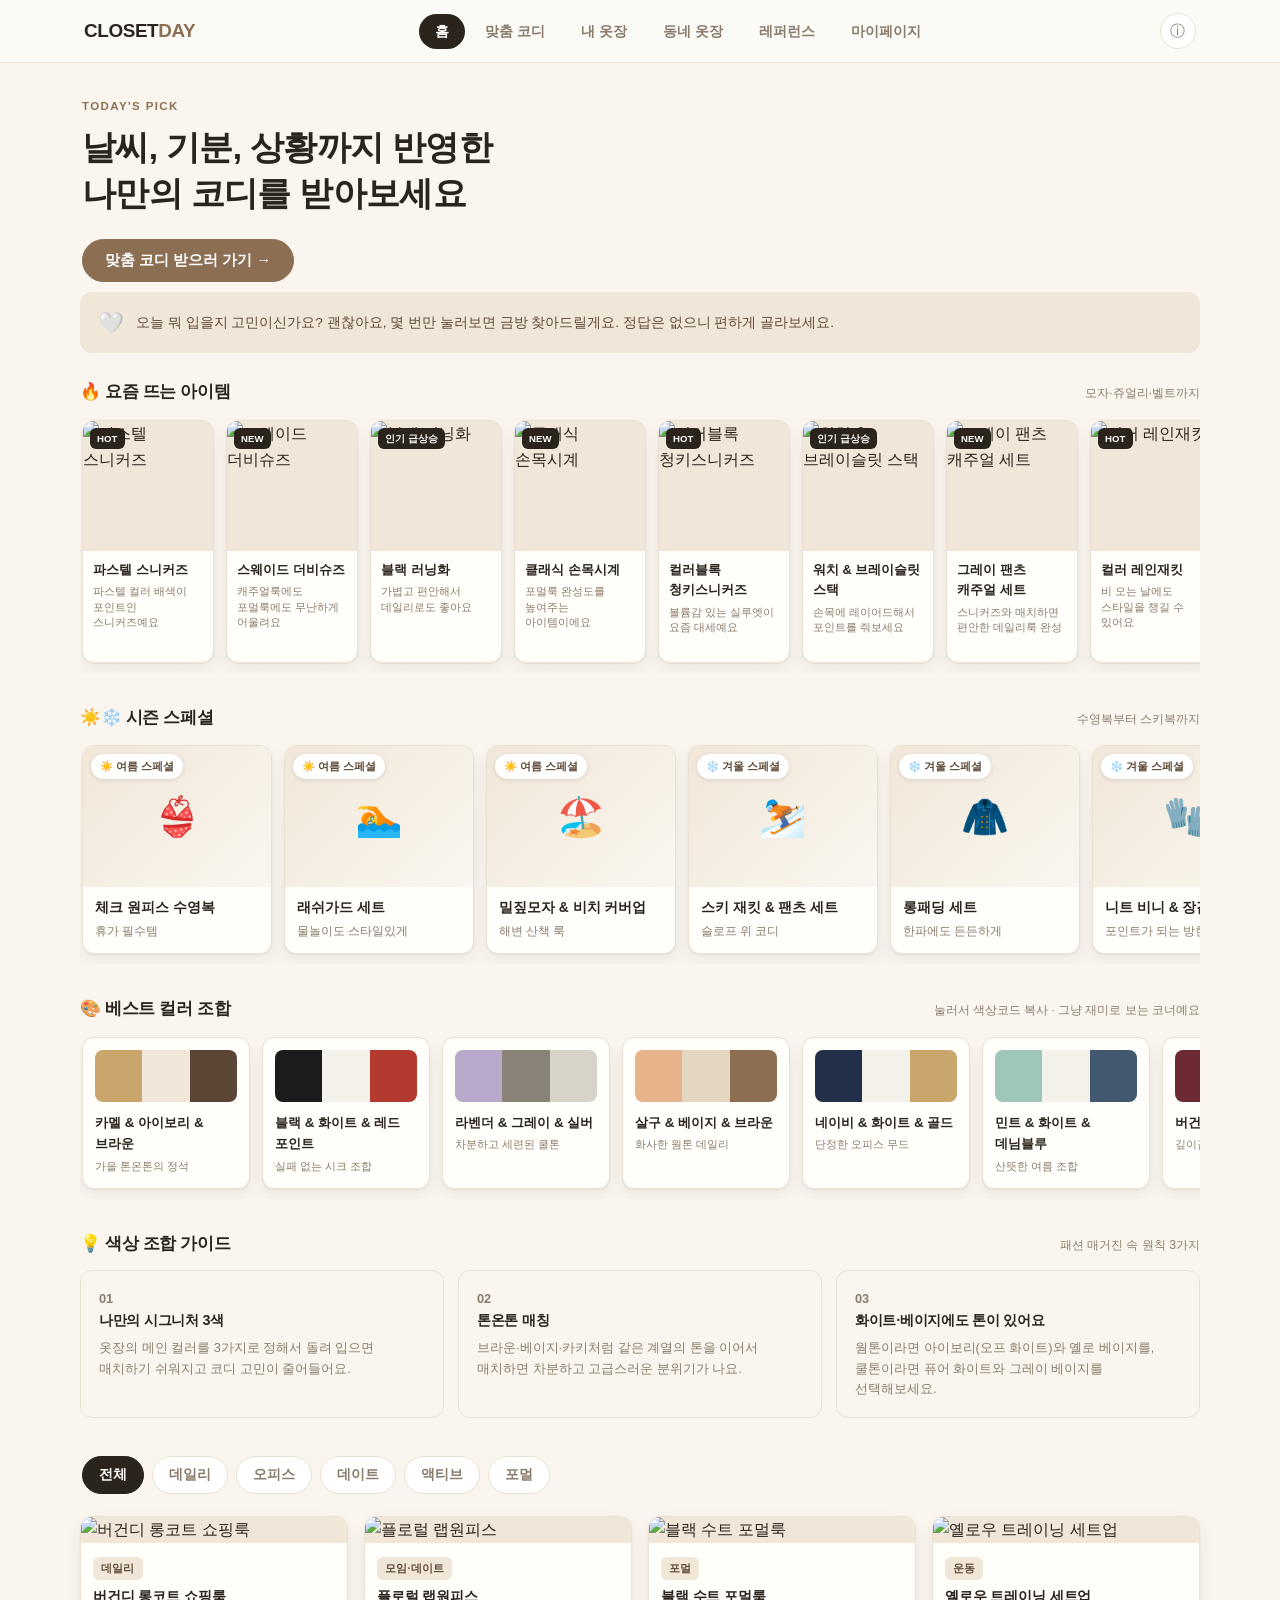
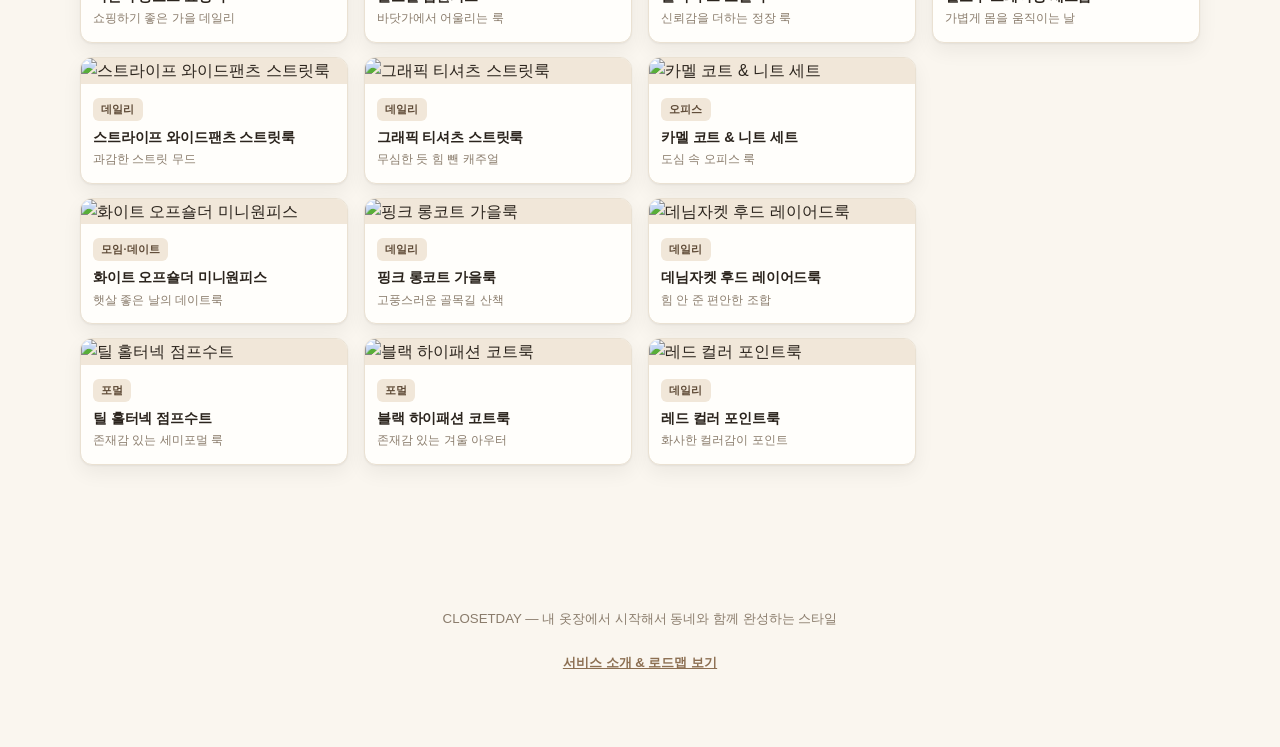
==== commit bdc7bdd5: "Merge LOOKCODI and CLOSETDAY into a single page (index.html) - Ported personal color quiz and color-" ====
--- a/closet.html
+++ b/closet.html
@@ -2,589 +2,11 @@
 <html lang="ko">
 <head>
 <meta charset="UTF-8">
-<meta name="viewport" content="width=device-width, initial-scale=1.0">
-<title>CLOSETDAY 클로젯데이 | 날씨·기분·퍼스널컬러로 완성하는 오늘의 코디</title>
-<meta name="description" content="내 옷을 등록해 디지털 옷장을 만들고, 날씨·상황·계절·기분·퍼스널컬러에 맞는 코디를 추천받고, 동네 이웃과 옷을 나누는 스타일 플랫폼">
-<link rel="preconnect" href="https://fonts.googleapis.com">
-<link rel="stylesheet" as="style" crossorigin href="https://cdn.jsdelivr.net/gh/orioncactus/pretendard@v1.3.9/dist/web/static/pretendard.css">
-<link rel="stylesheet" href="closet-style.css">
+<meta http-equiv="refresh" content="0; url=index.html">
+<link rel="canonical" href="index.html">
+<title>CLOSETDAY로 이동 중...</title>
 </head>
 <body>
-
-<header class="app-header">
-  <div class="app-header-inner">
-    <a href="#" class="brand" data-nav="home">CLOSET<span class="brand-accent">DAY</span></a>
-    <nav class="top-nav" id="top-nav">
-      <button type="button" class="top-nav-link is-active" data-view="home">홈</button>
-      <button type="button" class="top-nav-link" data-view="styling">맞춤 코디</button>
-      <button type="button" class="top-nav-link" data-view="closet">내 옷장</button>
-      <button type="button" class="top-nav-link" data-view="market">동네 옷장</button>
-      <button type="button" class="top-nav-link" data-view="reference">레퍼런스</button>
-      <button type="button" class="top-nav-link" data-view="mypage">마이페이지</button>
-    </nav>
-    <button type="button" id="about-open-btn" class="icon-btn" aria-label="서비스 소개">ⓘ</button>
-  </div>
-</header>
-
-<p id="connection-status" class="connection-status" hidden></p>
-
-<main class="app-main">
-
-  <!-- ===================== HOME (trend feed) ===================== -->
-  <section id="view-home" class="view is-active">
-    <div class="home-hero">
-      <p class="home-hero-kicker">Today's pick</p>
-      <h1>날씨, 기분, 상황까지 반영한<br>나만의 코디를 받아보세요</h1>
-      <button type="button" class="btn btn-primary btn-cta" data-nav="styling">맞춤 코디 받으러 가기 →</button>
-    </div>
-
-    <div class="reassure-banner">
-      <span class="rb-emoji">🤍</span>
-      <span>오늘 뭐 입을지 고민이신가요? 괜찮아요, 몇 번만 눌러보면 금방 찾아드릴게요. 정답은 없으니 편하게 골라보세요.</span>
-    </div>
-
-    <div class="trending-strip-wrap">
-      <div class="trending-strip-head">
-        <h3>🔥 요즘 뜨는 아이템</h3>
-        <span>모자·쥬얼리·벨트까지</span>
-      </div>
-      <div class="trending-strip" id="trending-strip"></div>
-    </div>
-
-    <div class="seasonal-strip-wrap">
-      <div class="seasonal-strip-head">
-        <h3>☀️❄️ 시즌 스페셜</h3>
-        <span>수영복부터 스키복까지</span>
-      </div>
-      <div class="seasonal-strip" id="seasonal-strip"></div>
-    </div>
-
-    <div class="palette-strip-wrap">
-      <div class="palette-strip-head">
-        <h3>🎨 베스트 컬러 조합</h3>
-        <span>눌러서 색상코드 복사 · 그냥 재미로 보는 코너예요</span>
-      </div>
-      <div class="palette-strip" id="palette-strip"></div>
-    </div>
-
-    <div class="trend-filter-row" id="trend-filter-row">
-      <button type="button" class="filter-chip is-active" data-tpo="전체">전체</button>
-      <button type="button" class="filter-chip" data-tpo="데일리">데일리</button>
-      <button type="button" class="filter-chip" data-tpo="오피스">오피스</button>
-      <button type="button" class="filter-chip" data-tpo="모임·데이트">데이트</button>
-      <button type="button" class="filter-chip" data-tpo="운동">액티브</button>
-      <button type="button" class="filter-chip" data-tpo="포멀">포멀</button>
-    </div>
-
-    <div class="trend-masonry" id="trend-masonry"></div>
-  </section>
-
-  <!-- ===================== STYLING (core feature) ===================== -->
-  <section id="view-styling" class="view">
-    <div class="styling-head">
-      <h2>오늘, 나에게 맞는 코디는?</h2>
-      <p class="section-desc">날씨·상황·계절·기분·퍼스널컬러까지 반영해서 추천해드려요.</p>
-    </div>
-
-    <div class="styling-wizard">
-      <div class="wizard-block">
-        <div class="wizard-block-head">
-          <h3>📍 오늘의 날씨</h3>
-          <button type="button" id="weather-auto-btn" class="btn btn-outline btn-small">실시간 날씨로 설정</button>
-        </div>
-        <p id="weather-status" class="weather-status"></p>
-        <div class="chip-row">
-          <input type="radio" name="wizard-season" id="wizard-spring" value="봄" checked>
-          <label for="wizard-spring" class="chip">봄</label>
-          <input type="radio" name="wizard-season" id="wizard-summer" value="여름">
-          <label for="wizard-summer" class="chip">여름</label>
-          <input type="radio" name="wizard-season" id="wizard-fall" value="가을">
-          <label for="wizard-fall" class="chip">가을</label>
-          <input type="radio" name="wizard-season" id="wizard-winter" value="겨울">
-          <label for="wizard-winter" class="chip">겨울</label>
-        </div>
-      </div>
-
-      <div class="wizard-block">
-        <h3>🧭 오늘의 상황</h3>
-        <div class="chip-row">
-          <input type="radio" name="wizard-tpo" id="wizard-tpo-daily" value="데일리" checked>
-          <label for="wizard-tpo-daily" class="chip">데일리</label>
-          <input type="radio" name="wizard-tpo" id="wizard-tpo-office" value="오피스">
-          <label for="wizard-tpo-office" class="chip">오피스</label>
-          <input type="radio" name="wizard-tpo" id="wizard-tpo-date" value="모임·데이트">
-          <label for="wizard-tpo-date" class="chip">모임·데이트</label>
-          <input type="radio" name="wizard-tpo" id="wizard-tpo-active" value="운동">
-          <label for="wizard-tpo-active" class="chip">운동</label>
-          <input type="radio" name="wizard-tpo" id="wizard-tpo-formal" value="포멀">
-          <label for="wizard-tpo-formal" class="chip">포멀</label>
-        </div>
-      </div>
-
-      <div class="wizard-block">
-        <h3>🌤️ 오늘의 기분</h3>
-        <div class="chip-row">
-          <input type="radio" name="wizard-mood" id="wizard-mood-comfy" value="편안하게" checked>
-          <label for="wizard-mood-comfy" class="chip">편안하게</label>
-          <input type="radio" name="wizard-mood" id="wizard-mood-confident" value="자신감있게">
-          <label for="wizard-mood-confident" class="chip">자신감있게</label>
-          <input type="radio" name="wizard-mood" id="wizard-mood-lovely" value="러블리하게">
-          <label for="wizard-mood-lovely" class="chip">러블리하게</label>
-          <input type="radio" name="wizard-mood" id="wizard-mood-chic" value="시크하게">
-          <label for="wizard-mood-chic" class="chip">시크하게</label>
-          <input type="radio" name="wizard-mood" id="wizard-mood-bright" value="화사하게">
-          <label for="wizard-mood-bright" class="chip">화사하게</label>
-        </div>
-      </div>
-
-      <div class="wizard-block">
-        <h3>🎨 퍼스널 컬러 <span class="optional-tag">(선택)</span></h3>
-        <div class="chip-row">
-          <input type="radio" name="wizard-pc" id="wizard-pc-none" value="" checked>
-          <label for="wizard-pc-none" class="chip">아직 몰라요</label>
-          <input type="radio" name="wizard-pc" id="wizard-pc-spring" value="봄 웜톤">
-          <label for="wizard-pc-spring" class="chip">봄 웜톤</label>
-          <input type="radio" name="wizard-pc" id="wizard-pc-summer" value="여름 쿨톤">
-          <label for="wizard-pc-summer" class="chip">여름 쿨톤</label>
-          <input type="radio" name="wizard-pc" id="wizard-pc-fall" value="가을 웜톤">
-          <label for="wizard-pc-fall" class="chip">가을 웜톤</label>
-          <input type="radio" name="wizard-pc" id="wizard-pc-winter" value="겨울 쿨톤">
-          <label for="wizard-pc-winter" class="chip">겨울 쿨톤</label>
-        </div>
-      </div>
-
-      <button type="button" id="generate-outfit-btn" class="btn btn-primary btn-large btn-block">나만의 코디 추천받기</button>
-    </div>
-
-    <div id="outfit-result" class="outfit-result"></div>
-  </section>
-
-  <!-- ===================== CLOSET ===================== -->
-  <section id="view-closet" class="view">
-    <div class="section-head-row">
-      <h2>내 옷장</h2>
-      <p class="section-desc">사진을 올리면 배경을 지우고 정리해드려요. 태그를 자세히 달수록 맞춤 코디 추천이 정확해져요.</p>
-    </div>
-
-    <div class="closet-layout">
-      <div class="upload-panel">
-        <label for="closet-file-input" class="upload-dropzone" id="upload-dropzone">
-          <span class="upload-icon">＋</span>
-          <span class="upload-text">옷 사진 올리기</span>
-          <span class="upload-subtext">클릭해서 사진을 선택하세요</span>
-        </label>
-        <input type="file" id="closet-file-input" accept="image/*" hidden>
-
-        <div class="upload-preview-wrap" id="upload-preview-wrap" hidden>
-          <div class="preview-canvases">
-            <div class="preview-box">
-              <p class="preview-label">원본</p>
-              <canvas id="canvas-original"></canvas>
-            </div>
-            <div class="preview-box checker-bg">
-              <p class="preview-label">배경 제거 결과</p>
-              <canvas id="canvas-result"></canvas>
-            </div>
-          </div>
-
-          <div class="tolerance-row">
-            <label for="tolerance-slider">제거 민감도</label>
-            <input type="range" id="tolerance-slider" min="10" max="120" value="45">
-            <span id="tolerance-value">45</span>
-          </div>
-          <p class="tolerance-hint">배경이 단색(벽·바닥)일수록 결과가 깔끔해요.</p>
-
-          <form id="closet-meta-form" class="meta-form">
-            <fieldset class="chip-group" data-field="category">
-              <legend>카테고리</legend>
-              <div class="chip-row">
-                <input type="radio" name="closet-category" id="cat-top" value="상의" checked>
-                <label for="cat-top" class="chip">상의</label>
-                <input type="radio" name="closet-category" id="cat-bottom" value="하의">
-                <label for="cat-bottom" class="chip">하의</label>
-                <input type="radio" name="closet-category" id="cat-outer" value="아우터">
-                <label for="cat-outer" class="chip">아우터</label>
-                <input type="radio" name="closet-category" id="cat-shoes" value="신발">
-                <label for="cat-shoes" class="chip">신발</label>
-                <input type="radio" name="closet-category" id="cat-acc" value="액세서리">
-                <label for="cat-acc" class="chip">액세서리</label>
-              </div>
-            </fieldset>
-
-            <fieldset class="chip-group" data-field="season">
-              <legend>어울리는 계절 <span class="optional-tag">(복수 선택)</span></legend>
-              <div class="chip-row">
-                <input type="checkbox" name="closet-season" id="season-spring" value="봄">
-                <label for="season-spring" class="chip">봄</label>
-                <input type="checkbox" name="closet-season" id="season-summer" value="여름">
-                <label for="season-summer" class="chip">여름</label>
-                <input type="checkbox" name="closet-season" id="season-fall" value="가을">
-                <label for="season-fall" class="chip">가을</label>
-                <input type="checkbox" name="closet-season" id="season-winter" value="겨울">
-                <label for="season-winter" class="chip">겨울</label>
-              </div>
-            </fieldset>
-
-            <fieldset class="chip-group" data-field="tpo">
-              <legend>어울리는 상황 <span class="optional-tag">(복수 선택)</span></legend>
-              <div class="chip-row">
-                <input type="checkbox" name="closet-tpo" id="tpo-daily" value="데일리">
-                <label for="tpo-daily" class="chip">데일리</label>
-                <input type="checkbox" name="closet-tpo" id="tpo-office" value="오피스">
-                <label for="tpo-office" class="chip">오피스</label>
-                <input type="checkbox" name="closet-tpo" id="tpo-date" value="모임·데이트">
-                <label for="tpo-date" class="chip">모임·데이트</label>
-                <input type="checkbox" name="closet-tpo" id="tpo-active" value="운동">
-                <label for="tpo-active" class="chip">운동</label>
-                <input type="checkbox" name="closet-tpo" id="tpo-formal" value="포멀">
-                <label for="tpo-formal" class="chip">포멀</label>
-              </div>
-            </fieldset>
-
-            <fieldset class="chip-group" data-field="mood">
-              <legend>어울리는 기분 <span class="optional-tag">(복수 선택)</span></legend>
-              <div class="chip-row">
-                <input type="checkbox" name="closet-mood" id="mood-comfy" value="편안하게">
-                <label for="mood-comfy" class="chip">편안하게</label>
-                <input type="checkbox" name="closet-mood" id="mood-confident" value="자신감있게">
-                <label for="mood-confident" class="chip">자신감있게</label>
-                <input type="checkbox" name="closet-mood" id="mood-lovely" value="러블리하게">
-                <label for="mood-lovely" class="chip">러블리하게</label>
-                <input type="checkbox" name="closet-mood" id="mood-chic" value="시크하게">
-                <label for="mood-chic" class="chip">시크하게</label>
-                <input type="checkbox" name="closet-mood" id="mood-bright" value="화사하게">
-                <label for="mood-bright" class="chip">화사하게</label>
-              </div>
-            </fieldset>
-
-            <fieldset class="chip-group" data-field="personalcolor">
-              <legend>어울리는 퍼스널 컬러 <span class="optional-tag">(선택)</span></legend>
-              <div class="chip-row">
-                <input type="radio" name="closet-pc" id="pc-none" value="" checked>
-                <label for="pc-none" class="chip">상관없음</label>
-                <input type="radio" name="closet-pc" id="pc-spring" value="봄 웜톤">
-                <label for="pc-spring" class="chip">봄 웜톤</label>
-                <input type="radio" name="closet-pc" id="pc-summer" value="여름 쿨톤">
-                <label for="pc-summer" class="chip">여름 쿨톤</label>
-                <input type="radio" name="closet-pc" id="pc-fall" value="가을 웜톤">
-                <label for="pc-fall" class="chip">가을 웜톤</label>
-                <input type="radio" name="closet-pc" id="pc-winter" value="겨울 쿨톤">
-                <label for="pc-winter" class="chip">겨울 쿨톤</label>
-              </div>
-            </fieldset>
-
-            <div class="meta-form-actions">
-              <button type="button" id="closet-reset-btn" class="btn btn-outline btn-small">다시 올리기</button>
-              <button type="submit" class="btn btn-primary btn-small">옷장에 추가하기</button>
-            </div>
-          </form>
-        </div>
-      </div>
-
-      <div class="gallery-panel">
-        <div class="category-tabs" id="category-tabs">
-          <button type="button" class="filter-chip is-active" data-cat="전체">전체</button>
-          <button type="button" class="filter-chip" data-cat="상의">상의</button>
-          <button type="button" class="filter-chip" data-cat="하의">하의</button>
-          <button type="button" class="filter-chip" data-cat="아우터">아우터</button>
-          <button type="button" class="filter-chip" data-cat="신발">신발</button>
-          <button type="button" class="filter-chip" data-cat="액세서리">액세서리</button>
-        </div>
-        <div id="closet-gallery" class="closet-grid"></div>
-        <p id="closet-empty" class="empty-msg">아직 등록된 옷이 없어요. 왼쪽에서 사진을 올려 첫 옷을 등록해보세요 🧺</p>
-      </div>
-    </div>
-  </section>
-
-  <!-- ===================== MARKET ===================== -->
-  <section id="view-market" class="view">
-    <div class="section-head-row">
-      <h2>우리 동네 옷장</h2>
-      <p class="section-desc">당장 필요한 옷을 동네에서 저렴하게 사고, 안 입는 옷은 교환하거나 나눠요.</p>
-    </div>
-
-    <div class="market-layout">
-      <form id="market-form" class="meta-form market-form">
-        <h3 class="form-title">옷 등록하기</h3>
-
-        <label class="field-label" for="market-title">제목</label>
-        <input type="text" id="market-title" placeholder="예: 딱 한 번 입은 트렌치코트" required maxlength="40">
-
-        <fieldset class="chip-group">
-          <legend>카테고리</legend>
-          <div class="chip-row">
-            <input type="radio" name="market-category" id="m-cat-top" value="상의" checked>
-            <label for="m-cat-top" class="chip">상의</label>
-            <input type="radio" name="market-category" id="m-cat-bottom" value="하의">
-            <label for="m-cat-bottom" class="chip">하의</label>
-            <input type="radio" name="market-category" id="m-cat-outer" value="아우터">
-            <label for="m-cat-outer" class="chip">아우터</label>
-            <input type="radio" name="market-category" id="m-cat-shoes" value="신발">
-            <label for="m-cat-shoes" class="chip">신발</label>
-            <input type="radio" name="market-category" id="m-cat-etc" value="기타">
-            <label for="m-cat-etc" class="chip">기타</label>
-          </div>
-        </fieldset>
-
-        <fieldset class="chip-group">
-          <legend>거래 방식</legend>
-          <div class="chip-row">
-            <input type="radio" name="market-dealtype" id="deal-sale" value="판매" checked>
-            <label for="deal-sale" class="chip">판매</label>
-            <input type="radio" name="market-dealtype" id="deal-exchange" value="교환">
-            <label for="deal-exchange" class="chip">교환</label>
-            <input type="radio" name="market-dealtype" id="deal-free" value="나눔">
-            <label for="deal-free" class="chip">나눔</label>
-          </div>
-        </fieldset>
-
-        <div class="price-row" id="price-row">
-          <label for="market-price">가격 (원)</label>
-          <input type="number" id="market-price" min="0" step="1000" placeholder="예: 15000">
-        </div>
-
-        <fieldset class="chip-group">
-          <legend>상태</legend>
-          <div class="chip-row">
-            <input type="radio" name="market-condition" id="cond-new" value="새 상품" checked>
-            <label for="cond-new" class="chip">새 상품</label>
-            <input type="radio" name="market-condition" id="cond-like" value="거의 새 것">
-            <label for="cond-like" class="chip">거의 새 것</label>
-            <input type="radio" name="market-condition" id="cond-used" value="사용감 있음">
-            <label for="cond-used" class="chip">사용감 있음</label>
-          </div>
-        </fieldset>
-
-        <label class="field-label" for="market-location">동네</label>
-        <input type="text" id="market-location" placeholder="예: 역삼동" required maxlength="20">
-
-        <label class="field-label" for="market-desc">설명</label>
-        <textarea id="market-desc" rows="3" placeholder="사이즈, 구매 시기, 상태 등을 솔직하게 알려주세요"></textarea>
-
-        <label class="urgent-check">
-          <input type="checkbox" id="market-urgent">
-          🔥 내일 당장 필요해요 / 급하게 처분할게요
-        </label>
-
-        <label for="market-file-input" class="upload-dropzone upload-dropzone-small">
-          <span class="upload-icon">＋</span>
-          <span class="upload-text">사진 첨부 (선택)</span>
-        </label>
-        <input type="file" id="market-file-input" accept="image/*" hidden>
-        <p id="market-photo-status" class="weather-status"></p>
-
-        <button type="submit" class="btn btn-primary btn-block">동네 옷장에 올리기</button>
-      </form>
-
-      <div class="market-list-panel">
-        <div class="market-filters">
-          <div class="chip-row" id="deal-filter-row">
-            <button type="button" class="filter-chip is-active" data-deal="전체">전체</button>
-            <button type="button" class="filter-chip" data-deal="판매">판매</button>
-            <button type="button" class="filter-chip" data-deal="교환">교환</button>
-            <button type="button" class="filter-chip" data-deal="나눔">나눔</button>
-          </div>
-          <div class="filter-inline-row">
-            <input type="text" id="location-filter" placeholder="동네로 검색 (예: 역삼동)">
-            <label class="urgent-check urgent-check-inline">
-              <input type="checkbox" id="urgent-filter">
-              🔥 급한 물건만
-            </label>
-          </div>
-        </div>
-        <div id="market-grid" class="market-grid"></div>
-        <p id="market-empty" class="empty-msg">조건에 맞는 옷이 아직 없어요.</p>
-      </div>
-    </div>
-  </section>
-
-  <!-- ===================== REFERENCE (style community) ===================== -->
-  <section id="view-reference" class="view">
-    <div class="section-head-row">
-      <h2>스타일 레퍼런스</h2>
-      <p class="section-desc">인스타그램·유튜브·틱톡에서 본 코디 영상을 링크로 공유하고, 코디 레퍼런스로 함께 모아봐요.</p>
-    </div>
-
-    <div class="market-layout">
-      <form id="reference-form" class="meta-form">
-        <h3 class="form-title">레퍼런스 등록하기</h3>
-
-        <label class="field-label" for="reference-url">영상 링크</label>
-        <input type="url" id="reference-url" placeholder="예: https://www.instagram.com/reel/..." required>
-
-        <label class="field-label" for="reference-title">제목</label>
-        <input type="text" id="reference-title" placeholder="예: 가을 데일리룩 3가지 조합" required maxlength="60">
-
-        <label class="field-label" for="reference-creator">크리에이터 <span class="optional-tag">(선택)</span></label>
-        <input type="text" id="reference-creator" placeholder="예: @style_creator" maxlength="40">
-
-        <label class="field-label" for="reference-tags">태그 <span class="optional-tag">(쉼표로 구분, 선택)</span></label>
-        <input type="text" id="reference-tags" placeholder="예: 데일리, 가을, 오피스룩" maxlength="60">
-
-        <button type="submit" class="btn btn-primary btn-block">레퍼런스 올리기</button>
-      </form>
-
-      <div class="market-list-panel">
-        <div id="reference-grid" class="reference-grid"></div>
-        <p id="reference-empty" class="empty-msg">아직 올라온 레퍼런스가 없어요. 마음에 들었던 코디 영상을 처음으로 공유해보세요 🎬</p>
-      </div>
-    </div>
-  </section>
-
-  <!-- ===================== MYPAGE (profile) ===================== -->
-  <section id="view-mypage" class="view">
-    <div class="section-head-row">
-      <h2>마이페이지</h2>
-      <p class="section-desc">키·몸무게·나이·체형을 알려주시면 더 잘 맞는 핏과 스타일로 추천해드려요. 다 채우지 않아도 괜찮아요.</p>
-    </div>
-
-    <form id="profile-form" class="meta-form" style="max-width:520px;">
-      <div class="profile-grid-row">
-        <div>
-          <label class="field-label" for="profile-height">키 (cm)</label>
-          <input type="number" id="profile-height" min="120" max="210" placeholder="예: 165">
-        </div>
-        <div>
-          <label class="field-label" for="profile-weight">몸무게 (kg)</label>
-          <input type="number" id="profile-weight" min="30" max="180" placeholder="예: 58">
-        </div>
-        <div>
-          <label class="field-label" for="profile-age">나이</label>
-          <input type="number" id="profile-age" min="10" max="100" placeholder="예: 28">
-        </div>
-      </div>
-
-      <fieldset class="chip-group">
-        <legend>성별 <span class="optional-tag">(선택)</span></legend>
-        <div class="chip-row">
-          <input type="radio" name="profile-gender" id="pg-none" value="" checked>
-          <label for="pg-none" class="chip">선택 안 함</label>
-          <input type="radio" name="profile-gender" id="pg-female" value="여성">
-          <label for="pg-female" class="chip">여성</label>
-          <input type="radio" name="profile-gender" id="pg-male" value="남성">
-          <label for="pg-male" class="chip">남성</label>
-        </div>
-      </fieldset>
-
-      <fieldset class="chip-group">
-        <legend>체형 <span class="optional-tag">(선택, 알고 계신 만큼만)</span></legend>
-        <div class="chip-row">
-          <input type="radio" name="profile-bodytype" id="pb-none" value="" checked>
-          <label for="pb-none" class="chip">선택 안 함</label>
-          <input type="radio" name="profile-bodytype" id="pb-hourglass" value="모래시계형">
-          <label for="pb-hourglass" class="chip" title="어깨와 골반 너비가 비슷하고 허리가 잘록한 편">모래시계형</label>
-          <input type="radio" name="profile-bodytype" id="pb-rectangle" value="직사각형">
-          <label for="pb-rectangle" class="chip" title="어깨·허리·골반 너비가 비슷하고 굴곡이 적은 편">직사각형</label>
-          <input type="radio" name="profile-bodytype" id="pb-invtriangle" value="역삼각형">
-          <label for="pb-invtriangle" class="chip" title="어깨가 골반보다 넓은 편">역삼각형</label>
-          <input type="radio" name="profile-bodytype" id="pb-triangle" value="삼각형">
-          <label for="pb-triangle" class="chip" title="골반이 어깨보다 넓은 편">삼각형</label>
-          <input type="radio" name="profile-bodytype" id="pb-round" value="둥근형">
-          <label for="pb-round" class="chip" title="허리·배 주변에 볼륨이 있는 편">둥근형</label>
-        </div>
-      </fieldset>
-
-      <fieldset class="chip-group">
-        <legend>퍼스널 컬러 <span class="optional-tag">(선택)</span></legend>
-        <div class="chip-row">
-          <input type="radio" name="profile-pc" id="ppc-none" value="" checked>
-          <label for="ppc-none" class="chip">아직 몰라요</label>
-          <input type="radio" name="profile-pc" id="ppc-spring" value="봄 웜톤">
-          <label for="ppc-spring" class="chip">봄 웜톤</label>
-          <input type="radio" name="profile-pc" id="ppc-summer" value="여름 쿨톤">
-          <label for="ppc-summer" class="chip">여름 쿨톤</label>
-          <input type="radio" name="profile-pc" id="ppc-fall" value="가을 웜톤">
-          <label for="ppc-fall" class="chip">가을 웜톤</label>
-          <input type="radio" name="profile-pc" id="ppc-winter" value="겨울 쿨톤">
-          <label for="ppc-winter" class="chip">겨울 쿨톤</label>
-        </div>
-      </fieldset>
-
-      <button type="submit" class="btn btn-primary btn-block">프로필 저장하기</button>
-    </form>
-
-    <div id="profile-summary" class="profile-summary-card" hidden></div>
-  </section>
-
-</main>
-
-<nav class="bottom-tab-bar" id="bottom-tab-bar">
-  <button type="button" class="bottom-tab is-active" data-view="home"><span>🏠</span>홈</button>
-  <button type="button" class="bottom-tab" data-view="styling"><span>✨</span>맞춤코디</button>
-  <button type="button" class="bottom-tab" data-view="closet"><span>👕</span>내옷장</button>
-  <button type="button" class="bottom-tab" data-view="market"><span>📍</span>동네옷장</button>
-  <button type="button" class="bottom-tab" data-view="reference"><span>🎬</span>레퍼런스</button>
-  <button type="button" class="bottom-tab" data-view="mypage"><span>🙂</span>마이</button>
-</nav>
-
-<!-- 룩 상세보기 모달 -->
-<div id="quickview-modal" class="modal-overlay" hidden>
-  <div class="modal-box">
-    <button type="button" class="modal-close" id="quickview-close-btn" aria-label="닫기">✕</button>
-    <div id="quickview-body"></div>
-  </div>
-</div>
-
-<!-- AI 코디 착용 이미지 모달 -->
-<div id="tryon-modal" class="modal-overlay" hidden>
-  <div class="modal-box">
-    <button type="button" class="modal-close" id="tryon-close-btn" aria-label="닫기">✕</button>
-    <div id="tryon-body"></div>
-  </div>
-</div>
-
-<!-- 서비스 소개 모달 -->
-<div id="about-modal" class="modal-overlay" hidden>
-  <div class="modal-box modal-box-wide">
-    <button type="button" class="modal-close" id="about-close-btn" aria-label="닫기">✕</button>
-    <h2 class="about-title">CLOSETDAY 소개</h2>
-    <p class="about-sub">내 옷장에서 시작해서 동네와 함께 완성하는 스타일 플랫폼이에요.</p>
-
-    <h3 class="about-section-title">실행 로드맵</h3>
-    <div class="roadmap-timeline">
-      <div class="timeline-card">
-        <p class="roadmap-num">01</p>
-        <h4>기획 타임박싱</h4>
-        <p>하루 1시간 단위로 기획을 쪼개서 진행해요. 지치지 않고 속도를 낼 수 있어요.</p>
-      </div>
-      <div class="timeline-card">
-        <p class="roadmap-num">02</p>
-        <h4>MVP로 가설 검증하기</h4>
-        <p>핵심 가설(옷을 찍어 올릴까? 동네에서 나눌까?) 하나부터 빠르게 검증해요.</p>
-      </div>
-      <div class="timeline-card">
-        <p class="roadmap-num">03</p>
-        <h4>마켓플레이스 뼈대 구축</h4>
-        <p>수요자와 공급자를 매끄럽게 연결할 신뢰·거래 정책을 먼저 세워요.</p>
-      </div>
-      <div class="timeline-card">
-        <p class="roadmap-num">04</p>
-        <h4>커뮤니티 가이드라인</h4>
-        <p>사람의 행동에는 합당한 이유가 있다는 관점을 가이드라인에 녹여요.</p>
-      </div>
-    </div>
-
-    <h3 class="about-section-title">커뮤니티 가이드라인</h3>
-    <div class="guideline-grid">
-      <div class="guideline-card"><span class="guideline-icon">🪞</span><h4>있는 그대로, 솔직하게</h4><p>옷의 상태를 솔직하게 알려주세요.</p></div>
-      <div class="guideline-card"><span class="guideline-icon">⏰</span><h4>약속은 가볍게, 존중은 무겁게</h4><p>급한 사정은 먼저 알려주면 충분해요.</p></div>
-      <div class="guideline-card"><span class="guideline-icon">💬</span><h4>가격보다 이야기</h4><p>다들 그럴 만한 사정이 있어요.</p></div>
-      <div class="guideline-card"><span class="guideline-icon">🔁</span><h4>나눔은 다시 흘려보내기</h4><p>받은 마음을 다음 사람에게 전해주세요.</p></div>
-      <div class="guideline-card"><span class="guideline-icon">📍</span><h4>안전한 직거래</h4><p>사람이 많은 공공장소에서 만나요.</p></div>
-      <div class="guideline-card"><span class="guideline-icon">🌱</span><h4>선한 의도를 먼저 믿기</h4><p>조금 더 너그러운 마음으로 대화해주세요.</p></div>
-    </div>
-
-    <p class="about-footnote">이 페이지는 Supabase에 연결된 프로토타입이에요. 내 옷장은 비공개(익명 로그인 기준), 동네 옷장은 공개 게시판이에요. 배경 제거는 간이 알고리즘이라 실제 제품에서는 전용 API 연동을 권장해요. 코디 트렌드 추천이 궁금하다면 <a href="index.html">LOOKCODI</a>도 만나보세요.</p>
-  </div>
-</div>
-
-<footer class="app-footer">
-  <p>CLOSETDAY — 내 옷장에서 시작해서 동네와 함께 완성하는 스타일</p>
-  <button type="button" class="footer-link" id="about-open-btn-2">서비스 소개 &amp; 로드맵 보기</button>
-</footer>
-
-<script src="https://unpkg.com/@supabase/supabase-js@2" defer></script>
-<script src="closet-config.js" defer></script>
-<script src="closet-script.js" defer></script>
+<p>페이지가 통합되어 <a href="index.html">index.html</a>로 이동했어요. 자동으로 이동하지 않으면 위 링크를 눌러주세요.</p>
 </body>
 </html>
